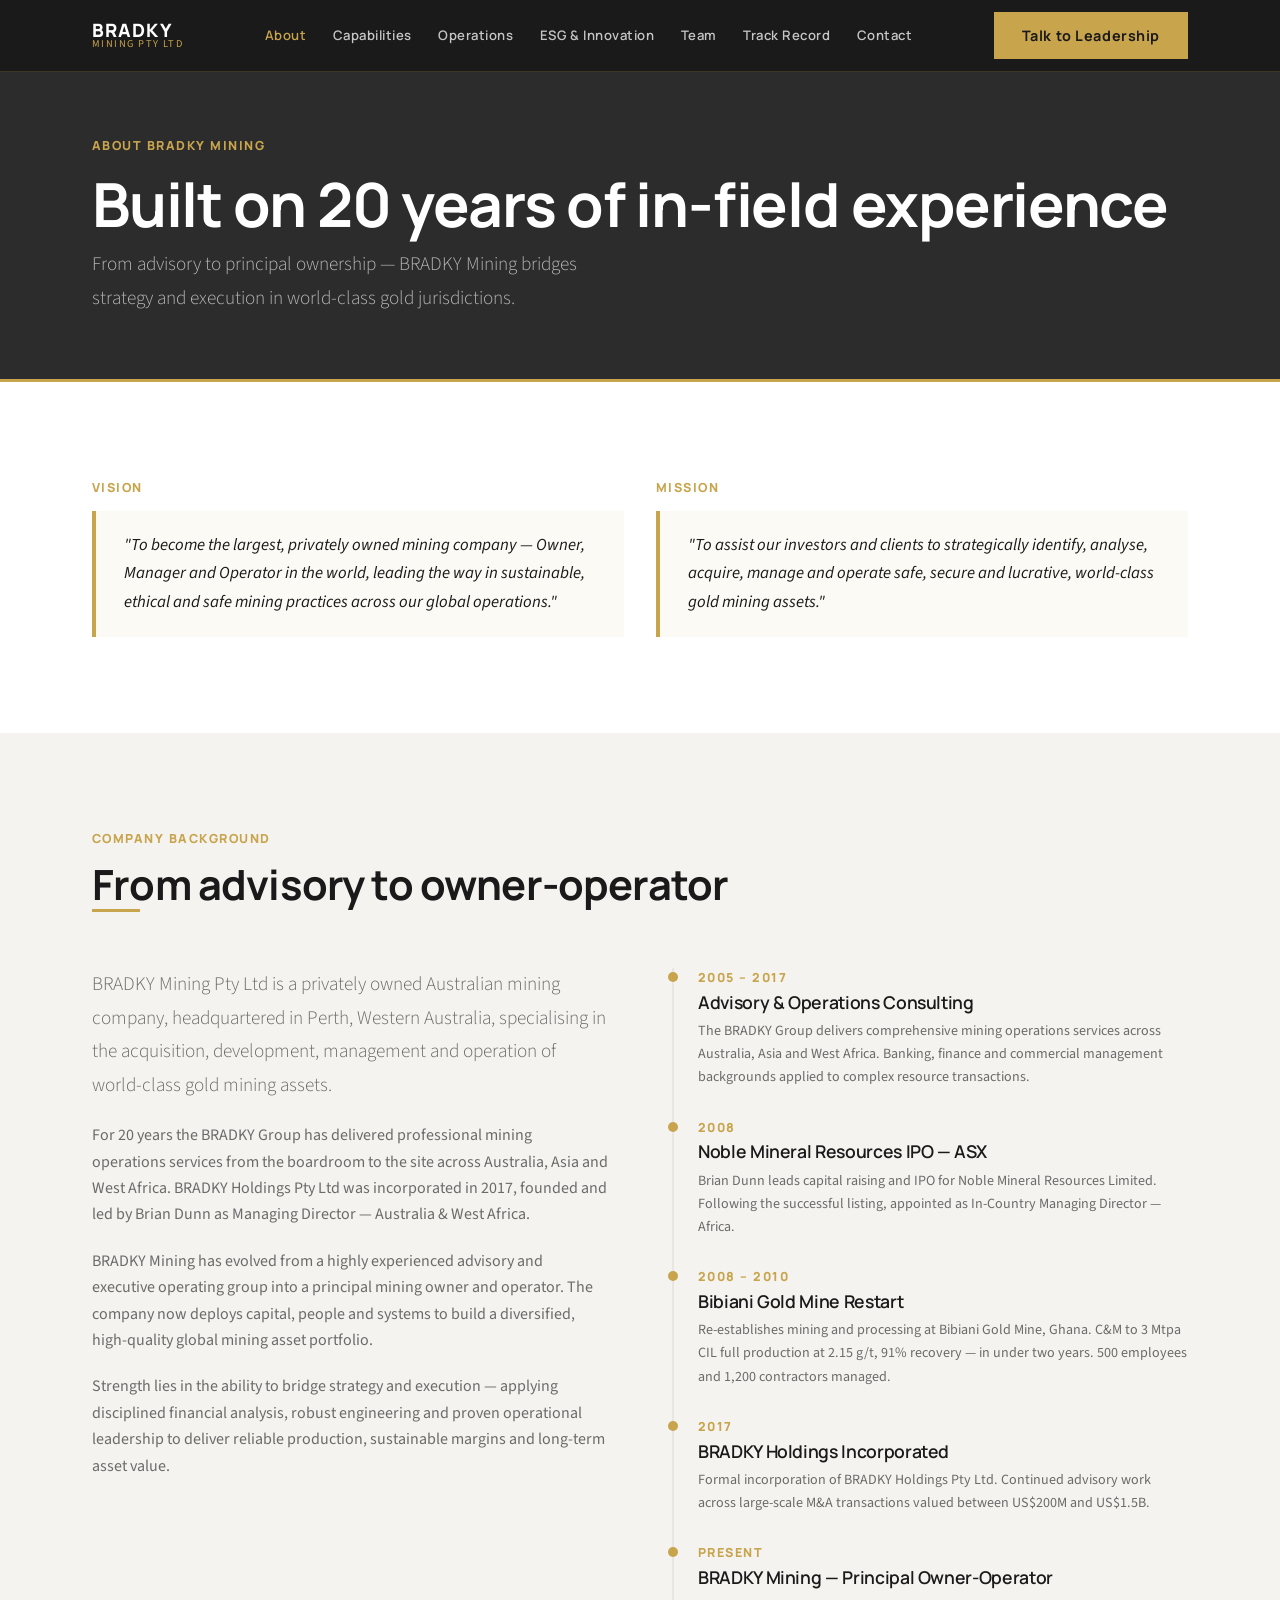
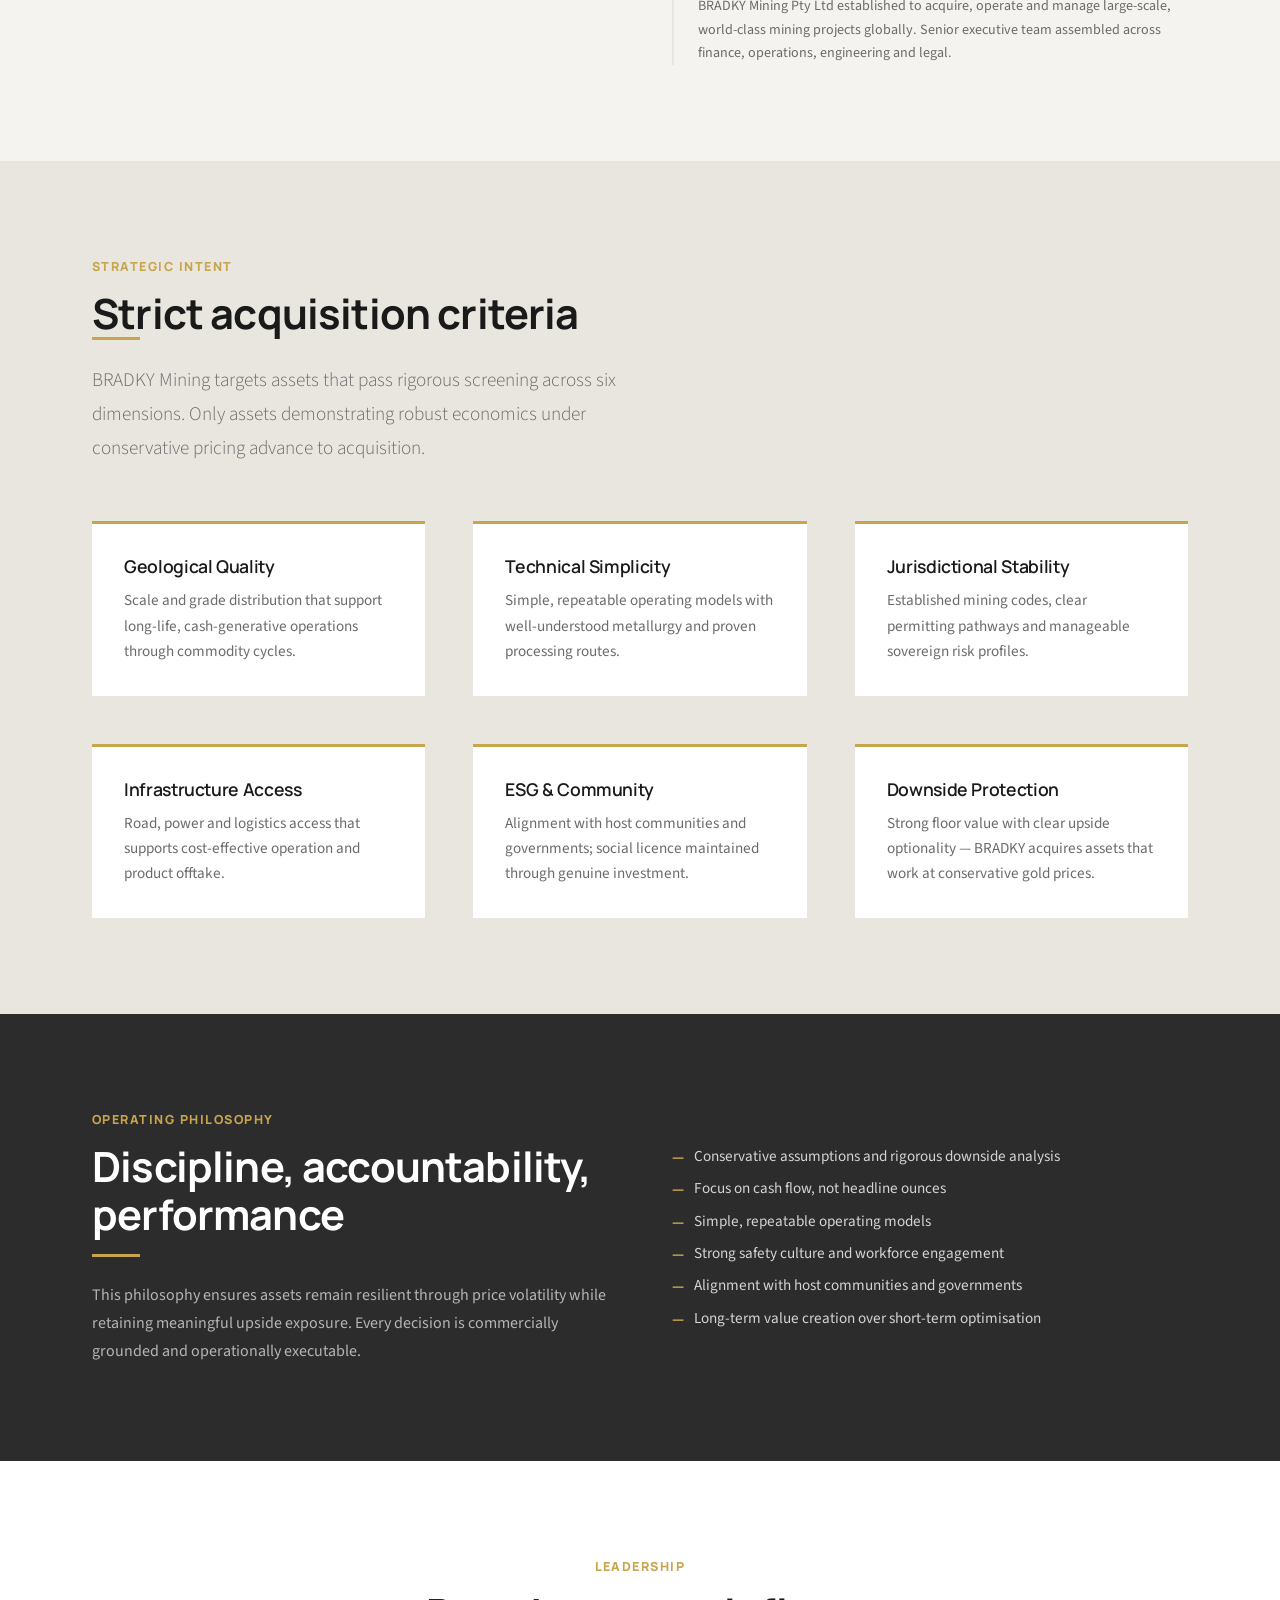
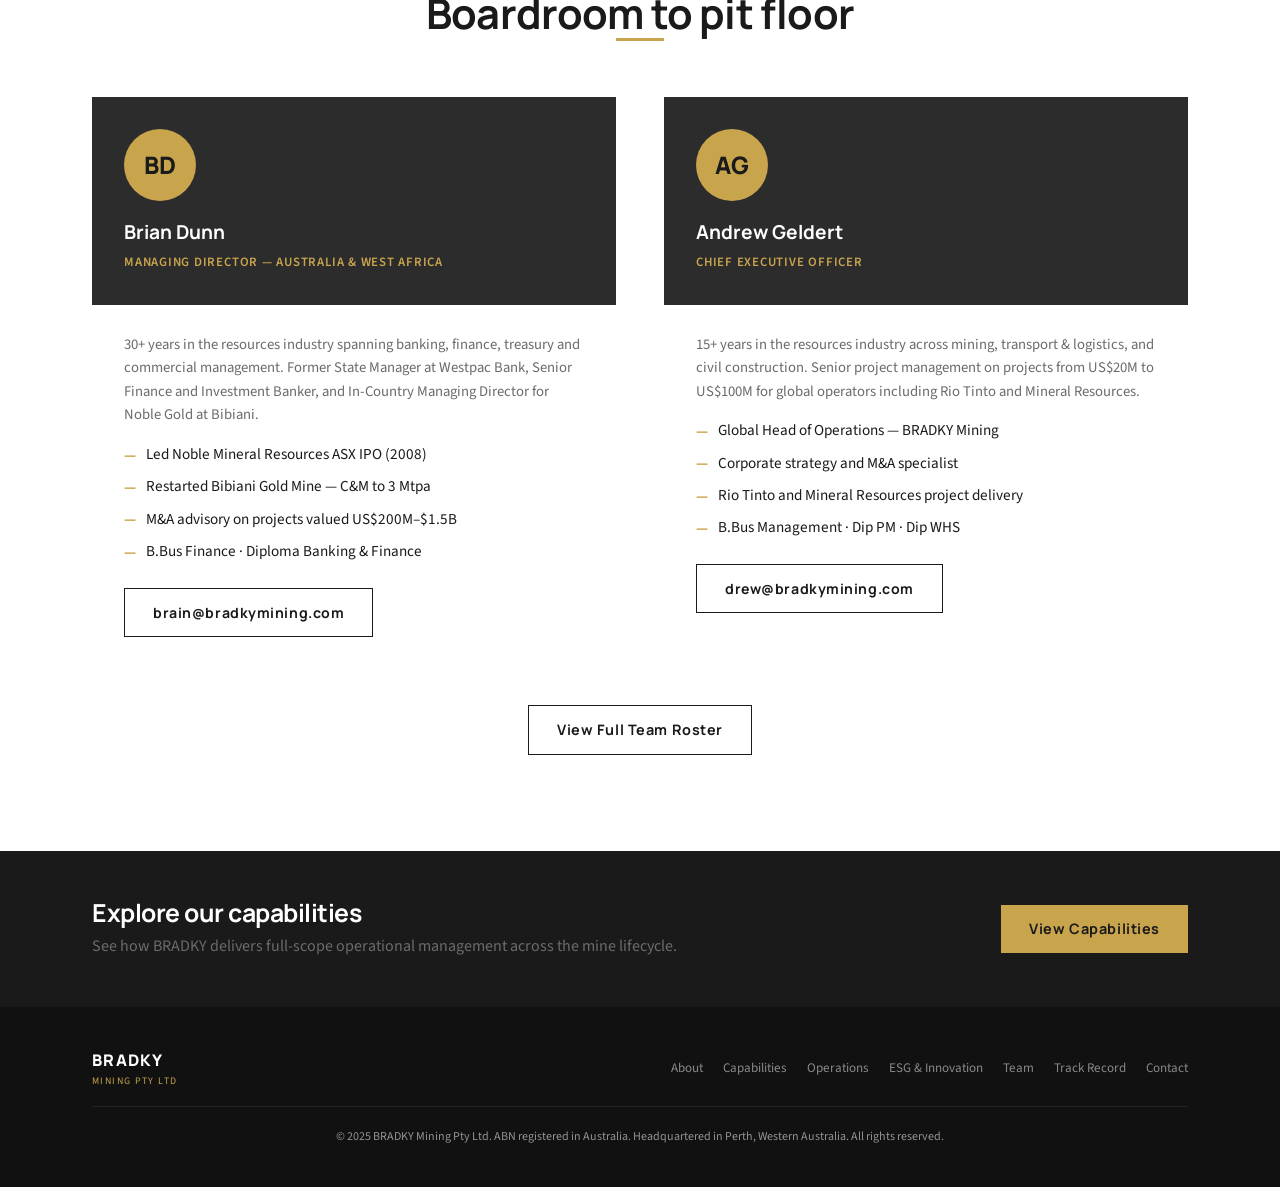
==== about.html @ a82b8973 "Initial build: BRADKY Mining static website 8-page HTML/CSS site with full design system, contact fo" ====
<!DOCTYPE html>
<html lang="en">
<head>
  <meta charset="UTF-8">
  <meta name="viewport" content="width=device-width, initial-scale=1.0">
  <title>About — BRADKY Mining Pty Ltd</title>
  <meta name="description" content="BRADKY Mining background, vision, mission, company history and the leadership behind Australia's emerging owner-operator gold mining platform.">
  <link rel="stylesheet" href="css/style.css">
</head>
<body>

<nav class="nav">
  <div class="nav__inner">
    <a href="index.html" class="nav__logo">
      <span class="nav__logo-name">BRADKY</span>
      <span class="nav__logo-sub">Mining Pty Ltd</span>
    </a>
    <ul class="nav__links" id="navLinks">
      <li><a href="about.html" class="active">About</a></li>
      <li><a href="capabilities.html">Capabilities</a></li>
      <li><a href="operations.html">Operations</a></li>
      <li><a href="esg.html">ESG &amp; Innovation</a></li>
      <li><a href="team.html">Team</a></li>
      <li><a href="track-record.html">Track Record</a></li>
      <li><a href="contact.html">Contact</a></li>
    </ul>
    <div class="nav__cta">
      <a href="contact.html" class="btn btn--gold">Talk to Leadership</a>
    </div>
    <button class="nav__hamburger" id="hamburger" aria-label="Open menu">
      <span></span><span></span><span></span>
    </button>
  </div>
</nav>

<!-- ── Page Hero ───────────────────────────────────────────── -->
<div class="page-hero">
  <div class="container">
    <span class="eyebrow">About BRADKY Mining</span>
    <h1>Built on 20 years of in-field experience</h1>
    <p class="lead">From advisory to principal ownership — BRADKY Mining bridges strategy and execution in world-class gold jurisdictions.</p>
  </div>
</div>

<!-- ── Vision & Mission ─────────────────────────────────────── -->
<section class="section section--white">
  <div class="container">
    <div class="grid-2" style="gap:2rem">
      <div>
        <span class="eyebrow">Vision</span>
        <div class="quote-block">
          <p>"To become the largest, privately owned mining company — Owner, Manager and Operator in the world, leading the way in sustainable, ethical and safe mining practices across our global operations."</p>
        </div>
      </div>
      <div>
        <span class="eyebrow">Mission</span>
        <div class="quote-block">
          <p>"To assist our investors and clients to strategically identify, analyse, acquire, manage and operate safe, secure and lucrative, world-class gold mining assets."</p>
        </div>
      </div>
    </div>
  </div>
</section>

<!-- ── Company Background ───────────────────────────────────── -->
<section class="section">
  <div class="container">
    <div class="section-header">
      <span class="eyebrow">Company Background</span>
      <h2>From advisory to owner-operator</h2>
      <div class="gold-line"></div>
    </div>

    <div class="grid-2" style="align-items:start; gap:clamp(2rem,6vw,4rem)">
      <div>
        <p class="lead">BRADKY Mining Pty Ltd is a privately owned Australian mining company, headquartered in Perth, Western Australia, specialising in the acquisition, development, management and operation of world-class gold mining assets.</p>

        <p style="margin-top:1.25rem; color:var(--slate)">For 20 years the BRADKY Group has delivered professional mining operations services from the boardroom to the site across Australia, Asia and West Africa. BRADKY Holdings Pty Ltd was incorporated in 2017, founded and led by Brian Dunn as Managing Director — Australia &amp; West Africa.</p>

        <p style="margin-top:1.25rem; color:var(--slate)">BRADKY Mining has evolved from a highly experienced advisory and executive operating group into a principal mining owner and operator. The company now deploys capital, people and systems to build a diversified, high-quality global mining asset portfolio.</p>

        <p style="margin-top:1.25rem; color:var(--slate)">Strength lies in the ability to bridge strategy and execution — applying disciplined financial analysis, robust engineering and proven operational leadership to deliver reliable production, sustainable margins and long-term asset value.</p>
      </div>

      <div>
        <!-- Timeline -->
        <div style="border-left:2px solid var(--stone); padding-left:1.5rem; display:flex; flex-direction:column; gap:1.75rem">

          <div style="position:relative">
            <div style="position:absolute; left:-1.85rem; top:0.25rem; width:10px; height:10px; background:var(--gold); border-radius:50%"></div>
            <span class="eyebrow" style="margin-bottom:0.2rem">2005 – 2017</span>
            <h4>Advisory &amp; Operations Consulting</h4>
            <p class="text-small text-slate mt-1">The BRADKY Group delivers comprehensive mining operations services across Australia, Asia and West Africa. Banking, finance and commercial management backgrounds applied to complex resource transactions.</p>
          </div>

          <div style="position:relative">
            <div style="position:absolute; left:-1.85rem; top:0.25rem; width:10px; height:10px; background:var(--gold); border-radius:50%"></div>
            <span class="eyebrow" style="margin-bottom:0.2rem">2008</span>
            <h4>Noble Mineral Resources IPO — ASX</h4>
            <p class="text-small text-slate mt-1">Brian Dunn leads capital raising and IPO for Noble Mineral Resources Limited. Following the successful listing, appointed as In-Country Managing Director — Africa.</p>
          </div>

          <div style="position:relative">
            <div style="position:absolute; left:-1.85rem; top:0.25rem; width:10px; height:10px; background:var(--gold); border-radius:50%"></div>
            <span class="eyebrow" style="margin-bottom:0.2rem">2008 – 2010</span>
            <h4>Bibiani Gold Mine Restart</h4>
            <p class="text-small text-slate mt-1">Re-establishes mining and processing at Bibiani Gold Mine, Ghana. C&amp;M to 3 Mtpa CIL full production at 2.15 g/t, 91% recovery — in under two years. 500 employees and 1,200 contractors managed.</p>
          </div>

          <div style="position:relative">
            <div style="position:absolute; left:-1.85rem; top:0.25rem; width:10px; height:10px; background:var(--gold); border-radius:50%"></div>
            <span class="eyebrow" style="margin-bottom:0.2rem">2017</span>
            <h4>BRADKY Holdings Incorporated</h4>
            <p class="text-small text-slate mt-1">Formal incorporation of BRADKY Holdings Pty Ltd. Continued advisory work across large-scale M&amp;A transactions valued between US$200M and US$1.5B.</p>
          </div>

          <div style="position:relative">
            <div style="position:absolute; left:-1.85rem; top:0.25rem; width:10px; height:10px; background:var(--gold); border-radius:50%"></div>
            <span class="eyebrow" style="margin-bottom:0.2rem">Present</span>
            <h4>BRADKY Mining — Principal Owner-Operator</h4>
            <p class="text-small text-slate mt-1">BRADKY Mining Pty Ltd established to acquire, operate and manage large-scale, world-class mining projects globally. Senior executive team assembled across finance, operations, engineering and legal.</p>
          </div>
        </div>
      </div>
    </div>
  </div>
</section>

<!-- ── Strategic Intent ─────────────────────────────────────── -->
<section class="section section--stone">
  <div class="container">
    <div class="section-header">
      <span class="eyebrow">Strategic Intent</span>
      <h2>Strict acquisition criteria</h2>
      <div class="gold-line"></div>
      <p class="lead">BRADKY Mining targets assets that pass rigorous screening across six dimensions. Only assets demonstrating robust economics under conservative pricing advance to acquisition.</p>
    </div>

    <div class="grid-3">
      <div class="card">
        <h4>Geological Quality</h4>
        <p>Scale and grade distribution that support long-life, cash-generative operations through commodity cycles.</p>
      </div>
      <div class="card">
        <h4>Technical Simplicity</h4>
        <p>Simple, repeatable operating models with well-understood metallurgy and proven processing routes.</p>
      </div>
      <div class="card">
        <h4>Jurisdictional Stability</h4>
        <p>Established mining codes, clear permitting pathways and manageable sovereign risk profiles.</p>
      </div>
      <div class="card">
        <h4>Infrastructure Access</h4>
        <p>Road, power and logistics access that supports cost-effective operation and product offtake.</p>
      </div>
      <div class="card">
        <h4>ESG &amp; Community</h4>
        <p>Alignment with host communities and governments; social licence maintained through genuine investment.</p>
      </div>
      <div class="card">
        <h4>Downside Protection</h4>
        <p>Strong floor value with clear upside optionality — BRADKY acquires assets that work at conservative gold prices.</p>
      </div>
    </div>
  </div>
</section>

<!-- ── Operating Philosophy ─────────────────────────────────── -->
<section class="section section--dark">
  <div class="container">
    <div class="grid-2" style="align-items:center; gap:clamp(2rem,6vw,4rem)">
      <div>
        <span class="eyebrow">Operating Philosophy</span>
        <h2 class="text-white">Discipline, accountability, performance</h2>
        <div class="gold-line mt-2"></div>
        <p style="color:rgba(255,255,255,0.65); margin-top:1rem; line-height:1.75">This philosophy ensures assets remain resilient through price volatility while retaining meaningful upside exposure. Every decision is commercially grounded and operationally executable.</p>
      </div>

      <ul class="check-list check-list--dark">
        <li>Conservative assumptions and rigorous downside analysis</li>
        <li>Focus on cash flow, not headline ounces</li>
        <li>Simple, repeatable operating models</li>
        <li>Strong safety culture and workforce engagement</li>
        <li>Alignment with host communities and governments</li>
        <li>Long-term value creation over short-term optimisation</li>
      </ul>
    </div>
  </div>
</section>

<!-- ── Leadership Preview ───────────────────────────────────── -->
<section class="section section--white">
  <div class="container">
    <div class="section-header centered">
      <span class="eyebrow">Leadership</span>
      <h2>Boardroom to pit floor</h2>
      <div class="gold-line gold-line--center"></div>
    </div>

    <div class="grid-2">
      <div class="bio-card">
        <div class="bio-card__head">
          <div class="bio-card__avatar">BD</div>
          <div class="bio-card__name">Brian Dunn</div>
          <div class="bio-card__role">Managing Director — Australia &amp; West Africa</div>
        </div>
        <div class="bio-card__body">
          <p>30+ years in the resources industry spanning banking, finance, treasury and commercial management. Former State Manager at Westpac Bank, Senior Finance and Investment Banker, and In-Country Managing Director for Noble Gold at Bibiani.</p>
          <ul class="check-list">
            <li>Led Noble Mineral Resources ASX IPO (2008)</li>
            <li>Restarted Bibiani Gold Mine — C&amp;M to 3 Mtpa</li>
            <li>M&amp;A advisory on projects valued US$200M–$1.5B</li>
            <li>B.Bus Finance · Diploma Banking &amp; Finance</li>
          </ul>
          <div class="mt-3">
            <a href="mailto:brain@bradkymining.com" class="btn btn--outline-dark text-small">brain@bradkymining.com</a>
          </div>
        </div>
      </div>

      <div class="bio-card">
        <div class="bio-card__head">
          <div class="bio-card__avatar">AG</div>
          <div class="bio-card__name">Andrew Geldert</div>
          <div class="bio-card__role">Chief Executive Officer</div>
        </div>
        <div class="bio-card__body">
          <p>15+ years in the resources industry across mining, transport &amp; logistics, and civil construction. Senior project management on projects from US$20M to US$100M for global operators including Rio Tinto and Mineral Resources.</p>
          <ul class="check-list">
            <li>Global Head of Operations — BRADKY Mining</li>
            <li>Corporate strategy and M&amp;A specialist</li>
            <li>Rio Tinto and Mineral Resources project delivery</li>
            <li>B.Bus Management · Dip PM · Dip WHS</li>
          </ul>
          <div class="mt-3">
            <a href="mailto:drew@bradkymining.com" class="btn btn--outline-dark text-small">drew@bradkymining.com</a>
          </div>
        </div>
      </div>
    </div>

    <div class="text-center mt-4" style="margin-top:2.5rem">
      <a href="team.html" class="btn btn--outline-dark">View Full Team Roster</a>
    </div>
  </div>
</section>

<!-- ── CTA ─────────────────────────────────────────────────── -->
<section class="section section--charcoal" style="padding-block:3rem">
  <div class="container" style="display:flex; flex-wrap:wrap; align-items:center; justify-content:space-between; gap:1.5rem">
    <div>
      <h3 class="text-white" style="margin-bottom:0.35rem">Explore our capabilities</h3>
      <p class="text-slate">See how BRADKY delivers full-scope operational management across the mine lifecycle.</p>
    </div>
    <a href="capabilities.html" class="btn btn--gold">View Capabilities</a>
  </div>
</section>

<footer class="footer">
  <div class="container">
    <div class="footer__inner">
      <div>
        <div class="footer__logo-name">BRADKY</div>
        <div class="footer__logo-sub">Mining Pty Ltd</div>
      </div>
      <nav class="footer__links">
        <a href="about.html">About</a>
        <a href="capabilities.html">Capabilities</a>
        <a href="operations.html">Operations</a>
        <a href="esg.html">ESG &amp; Innovation</a>
        <a href="team.html">Team</a>
        <a href="track-record.html">Track Record</a>
        <a href="contact.html">Contact</a>
      </nav>
    </div>
    <div class="footer__copy">
      &copy; 2025 BRADKY Mining Pty Ltd. ABN registered in Australia. Headquartered in Perth, Western Australia. All rights reserved.
    </div>
  </div>
</footer>

<script>
  document.getElementById('hamburger').addEventListener('click', () => {
    document.getElementById('navLinks').classList.toggle('open');
  });
</script>
</body>
</html>
---- css/style.css ----
/* ============================================================
   BRADKY MINING — Global Stylesheet
   Colors: Charcoal #1A1A1A | Graphite #2C2C2C | Gold #C8A44D
           Off-white #F4F3EF | Stone #E8E6DF | Slate #6B6B6B
   Fonts: Manrope (headings) | Source Sans 3 (body)
============================================================ */

@import url('https://fonts.googleapis.com/css2?family=Manrope:wght@400;600;700;800&family=Source+Sans+3:ital,wght@0,300;0,400;0,600;1,400&display=swap');

/* ── Reset & Base ─────────────────────────────────────────── */

*, *::before, *::after { box-sizing: border-box; margin: 0; padding: 0; }

html { scroll-behavior: smooth; font-size: 16px; }

body {
  font-family: 'Source Sans 3', system-ui, sans-serif;
  font-weight: 400;
  color: #1A1A1A;
  background: #F4F3EF;
  line-height: 1.65;
  -webkit-font-smoothing: antialiased;
}

img { display: block; max-width: 100%; }
a { color: inherit; text-decoration: none; }
ul { list-style: none; }

/* ── CSS Custom Properties ───────────────────────────────── */

:root {
  --gold:      #C8A44D;
  --gold-dark: #A8853A;
  --charcoal:  #1A1A1A;
  --graphite:  #2C2C2C;
  --slate:     #6B6B6B;
  --stone:     #E8E6DF;
  --offwhite:  #F4F3EF;
  --white:     #FFFFFF;

  --nav-h: 72px;
  --max-w: 1160px;
  --gap:   clamp(1.5rem, 4vw, 3rem);
  --section-pad: clamp(3.5rem, 8vw, 6rem);
}

/* ── Typography ──────────────────────────────────────────── */

h1, h2, h3, h4, h5 {
  font-family: 'Manrope', sans-serif;
  font-weight: 700;
  line-height: 1.15;
  letter-spacing: -0.02em;
}

h1 { font-size: clamp(2.4rem, 5vw, 3.8rem); }
h2 { font-size: clamp(1.75rem, 3.5vw, 2.6rem); }
h3 { font-size: clamp(1.2rem, 2.5vw, 1.55rem); }
h4 { font-size: 1.1rem; font-weight: 600; }

.eyebrow {
  font-family: 'Manrope', sans-serif;
  font-size: 0.78rem;
  font-weight: 800;
  letter-spacing: 0.12em;
  text-transform: uppercase;
  color: var(--gold);
  margin-bottom: 0.75rem;
  display: block;
}

.lead {
  font-size: clamp(1.05rem, 2vw, 1.2rem);
  font-weight: 300;
  color: var(--slate);
  max-width: 60ch;
  line-height: 1.75;
}

/* ── Layout ──────────────────────────────────────────────── */

.container {
  width: 100%;
  max-width: var(--max-w);
  margin-inline: auto;
  padding-inline: clamp(1rem, 4vw, 2rem);
}

.section {
  padding-block: var(--section-pad);
}

.section--dark {
  background: var(--graphite);
  color: var(--white);
}

.section--charcoal {
  background: var(--charcoal);
  color: var(--white);
}

.section--stone {
  background: var(--stone);
}

.section--white {
  background: var(--white);
}

.grid-2 {
  display: grid;
  grid-template-columns: repeat(auto-fit, minmax(min(100%, 480px), 1fr));
  gap: var(--gap);
}

.grid-3 {
  display: grid;
  grid-template-columns: repeat(auto-fit, minmax(min(100%, 300px), 1fr));
  gap: var(--gap);
}

.grid-4 {
  display: grid;
  grid-template-columns: repeat(auto-fit, minmax(min(100%, 220px), 1fr));
  gap: var(--gap);
}

.flex-center {
  display: flex;
  align-items: center;
  justify-content: center;
}

.text-center { text-align: center; }

.section-header {
  margin-bottom: clamp(2rem, 5vw, 3.5rem);
}

.section-header.centered {
  text-align: center;
}

.section-header.centered .lead {
  margin-inline: auto;
}

/* ── Buttons ─────────────────────────────────────────────── */

.btn {
  display: inline-flex;
  align-items: center;
  gap: 0.5rem;
  padding: 0.75rem 1.75rem;
  font-family: 'Manrope', sans-serif;
  font-size: 0.9rem;
  font-weight: 700;
  letter-spacing: 0.04em;
  border: none;
  cursor: pointer;
  transition: all 0.2s ease;
  white-space: nowrap;
}

.btn--gold {
  background: var(--gold);
  color: var(--charcoal);
}

.btn--gold:hover {
  background: var(--gold-dark);
  transform: translateY(-1px);
}

.btn--outline {
  background: transparent;
  color: var(--white);
  border: 1.5px solid rgba(255,255,255,0.35);
}

.btn--outline:hover {
  border-color: var(--gold);
  color: var(--gold);
}

.btn--outline-dark {
  background: transparent;
  color: var(--charcoal);
  border: 1.5px solid var(--charcoal);
}

.btn--outline-dark:hover {
  background: var(--charcoal);
  color: var(--white);
}

/* ── Navigation ──────────────────────────────────────────── */

.nav {
  position: sticky;
  top: 0;
  z-index: 100;
  height: var(--nav-h);
  background: var(--charcoal);
  border-bottom: 1px solid rgba(200,164,77,0.2);
  display: flex;
  align-items: center;
}

.nav__inner {
  display: flex;
  align-items: center;
  justify-content: space-between;
  gap: 2rem;
  width: 100%;
  max-width: var(--max-w);
  margin-inline: auto;
  padding-inline: clamp(1rem, 4vw, 2rem);
}

.nav__logo {
  display: flex;
  flex-direction: column;
  line-height: 1;
}

.nav__logo-name {
  font-family: 'Manrope', sans-serif;
  font-size: 1.15rem;
  font-weight: 800;
  color: var(--white);
  letter-spacing: 0.06em;
  text-transform: uppercase;
}

.nav__logo-sub {
  font-size: 0.65rem;
  font-weight: 400;
  letter-spacing: 0.14em;
  text-transform: uppercase;
  color: var(--gold);
}

.nav__links {
  display: flex;
  align-items: center;
  gap: 0.25rem;
}

.nav__links a {
  font-family: 'Manrope', sans-serif;
  font-size: 0.82rem;
  font-weight: 600;
  letter-spacing: 0.04em;
  color: rgba(255,255,255,0.75);
  padding: 0.4rem 0.7rem;
  transition: color 0.15s;
}

.nav__links a:hover,
.nav__links a.active {
  color: var(--gold);
}

.nav__cta {
  flex-shrink: 0;
}

.nav__hamburger {
  display: none;
  flex-direction: column;
  gap: 5px;
  cursor: pointer;
  background: none;
  border: none;
  padding: 4px;
}

.nav__hamburger span {
  display: block;
  width: 24px;
  height: 2px;
  background: var(--white);
  transition: all 0.2s;
}

/* ── Hero ────────────────────────────────────────────────── */

.hero {
  background: var(--charcoal);
  color: var(--white);
  padding-block: clamp(4rem, 10vw, 7rem);
  position: relative;
  overflow: hidden;
}

.hero::before {
  content: '';
  position: absolute;
  inset: 0;
  background:
    linear-gradient(135deg, rgba(200,164,77,0.06) 0%, transparent 60%),
    repeating-linear-gradient(
      -45deg,
      transparent,
      transparent 40px,
      rgba(255,255,255,0.012) 40px,
      rgba(255,255,255,0.012) 41px
    );
  pointer-events: none;
}

.hero__inner {
  position: relative;
  max-width: 760px;
}

.hero h1 {
  margin-bottom: 1.25rem;
  color: var(--white);
}

.hero h1 span {
  color: var(--gold);
}

.hero .lead {
  color: rgba(255,255,255,0.7);
  margin-bottom: 2rem;
}

.hero__actions {
  display: flex;
  flex-wrap: wrap;
  gap: 1rem;
}

/* ── Stats Band ──────────────────────────────────────────── */

.stats-band {
  background: var(--gold);
  padding-block: 2rem;
}

.stats-band__grid {
  display: grid;
  grid-template-columns: repeat(auto-fit, minmax(150px, 1fr));
  gap: 1rem;
  text-align: center;
}

.stat-item__value {
  font-family: 'Manrope', sans-serif;
  font-size: clamp(1.8rem, 4vw, 2.6rem);
  font-weight: 800;
  color: var(--charcoal);
  line-height: 1;
}

.stat-item__label {
  font-size: 0.8rem;
  font-weight: 600;
  color: rgba(26,26,26,0.7);
  text-transform: uppercase;
  letter-spacing: 0.06em;
  margin-top: 0.35rem;
}

/* ── Cards ───────────────────────────────────────────────── */

.card {
  background: var(--white);
  padding: 2rem;
  border-top: 3px solid var(--gold);
}

.card--dark {
  background: rgba(255,255,255,0.06);
  border-top-color: var(--gold);
  color: var(--white);
}

.card h3, .card h4 {
  margin-bottom: 0.75rem;
}

.card p {
  font-size: 0.95rem;
  color: var(--slate);
  line-height: 1.65;
}

.card--dark p {
  color: rgba(255,255,255,0.65);
}

/* Pillar cards on home */
.pillar-card {
  padding: 2.25rem 2rem;
  background: var(--white);
  border-left: 4px solid var(--gold);
}

.pillar-card__icon {
  width: 44px;
  height: 44px;
  background: var(--gold);
  display: flex;
  align-items: center;
  justify-content: center;
  margin-bottom: 1.25rem;
  font-size: 1.35rem;
}

/* ── Check Lists ─────────────────────────────────────────── */

.check-list {
  display: flex;
  flex-direction: column;
  gap: 0.55rem;
}

.check-list li {
  display: flex;
  gap: 0.65rem;
  font-size: 0.95rem;
  line-height: 1.5;
}

.check-list li::before {
  content: '—';
  color: var(--gold);
  flex-shrink: 0;
  font-weight: 700;
  margin-top: 0.05em;
}

.check-list--dark li {
  color: rgba(255,255,255,0.8);
}

/* ── Footprint band ──────────────────────────────────────── */

.footprint {
  display: grid;
  grid-template-columns: repeat(auto-fit, minmax(250px, 1fr));
  gap: 0;
}

.footprint__item {
  padding: 2.5rem 2rem;
  position: relative;
}

.footprint__item:first-child { background: var(--graphite); }
.footprint__item:last-child  { background: var(--charcoal); }

.footprint__flag {
  font-size: 2rem;
  margin-bottom: 0.75rem;
}

.footprint__item h3 {
  color: var(--gold);
  margin-bottom: 0.5rem;
}

.footprint__item p {
  color: rgba(255,255,255,0.65);
  font-size: 0.9rem;
}

/* ── Process timeline ────────────────────────────────────── */

.process-steps {
  display: grid;
  grid-template-columns: repeat(auto-fit, minmax(200px, 1fr));
  gap: 0;
  position: relative;
}

.process-step {
  padding: 2rem 1.5rem;
  background: var(--white);
  border-top: 4px solid transparent;
  position: relative;
}

.process-step:nth-child(1) { border-color: #C8A44D; }
.process-step:nth-child(2) { border-color: #B8943D; }
.process-step:nth-child(3) { border-color: #A8842D; }
.process-step:nth-child(4) { border-color: #98741D; }

.process-step__num {
  font-family: 'Manrope', sans-serif;
  font-size: 2.5rem;
  font-weight: 800;
  color: var(--stone);
  line-height: 1;
  margin-bottom: 0.5rem;
}

.process-step h4 {
  margin-bottom: 0.5rem;
  color: var(--charcoal);
}

.process-step p {
  font-size: 0.88rem;
  color: var(--slate);
}

/* ── Bio Cards ───────────────────────────────────────────── */

.bio-card {
  background: var(--white);
  overflow: hidden;
}

.bio-card__head {
  background: var(--graphite);
  padding: 2rem;
  position: relative;
}

.bio-card__avatar {
  width: 72px;
  height: 72px;
  border-radius: 50%;
  background: var(--gold);
  display: flex;
  align-items: center;
  justify-content: center;
  font-family: 'Manrope', sans-serif;
  font-size: 1.5rem;
  font-weight: 800;
  color: var(--charcoal);
  margin-bottom: 1rem;
}

.bio-card__name {
  font-family: 'Manrope', sans-serif;
  font-size: 1.2rem;
  font-weight: 700;
  color: var(--white);
  margin-bottom: 0.2rem;
}

.bio-card__role {
  font-size: 0.8rem;
  color: var(--gold);
  font-weight: 600;
  letter-spacing: 0.06em;
  text-transform: uppercase;
}

.bio-card__body {
  padding: 1.75rem 2rem;
}

.bio-card__body p {
  font-size: 0.92rem;
  color: var(--slate);
  margin-bottom: 1rem;
  line-height: 1.6;
}

/* ── Team roster table-style ─────────────────────────────── */

.team-grid {
  display: grid;
  grid-template-columns: repeat(auto-fill, minmax(min(100%, 280px), 1fr));
  gap: 1px;
  background: var(--stone);
}

.team-member {
  background: var(--white);
  padding: 1.5rem;
}

.team-member__initials {
  width: 48px;
  height: 48px;
  background: var(--charcoal);
  color: var(--gold);
  font-family: 'Manrope', sans-serif;
  font-weight: 800;
  font-size: 0.95rem;
  display: flex;
  align-items: center;
  justify-content: center;
  margin-bottom: 0.85rem;
  letter-spacing: 0.04em;
}

.team-member__name {
  font-family: 'Manrope', sans-serif;
  font-size: 1rem;
  font-weight: 700;
  color: var(--charcoal);
}

.team-member__discipline {
  font-size: 0.78rem;
  font-weight: 600;
  color: var(--gold);
  letter-spacing: 0.08em;
  text-transform: uppercase;
  margin-bottom: 0.6rem;
}

.team-member__region {
  display: inline-block;
  font-size: 0.72rem;
  padding: 0.2rem 0.55rem;
  background: var(--stone);
  color: var(--slate);
  letter-spacing: 0.04em;
  margin-bottom: 0.75rem;
}

.team-member__bio {
  font-size: 0.88rem;
  color: var(--slate);
  line-height: 1.55;
}

/* ── Metric/Proof tiles ──────────────────────────────────── */

.metric-tile {
  padding: 2rem;
  background: rgba(200,164,77,0.08);
  border: 1px solid rgba(200,164,77,0.25);
  text-align: center;
}

.metric-tile__value {
  font-family: 'Manrope', sans-serif;
  font-size: 2.2rem;
  font-weight: 800;
  color: var(--gold);
  line-height: 1;
  margin-bottom: 0.4rem;
}

.metric-tile__label {
  font-size: 0.85rem;
  color: rgba(255,255,255,0.65);
}

/* ── W2E Diagram ─────────────────────────────────────────── */

.w2e-flow {
  display: flex;
  flex-wrap: wrap;
  align-items: center;
  gap: 0;
}

.w2e-step {
  flex: 1;
  min-width: 160px;
  padding: 1.5rem 1.25rem;
  background: rgba(255,255,255,0.05);
  text-align: center;
  position: relative;
}

.w2e-step + .w2e-step::before {
  content: '→';
  position: absolute;
  left: -0.75rem;
  top: 50%;
  transform: translateY(-50%);
  color: var(--gold);
  font-size: 1.1rem;
  font-weight: 700;
}

.w2e-step__icon {
  font-size: 2rem;
  margin-bottom: 0.5rem;
  display: block;
}

.w2e-step h4 {
  color: var(--gold);
  font-size: 0.85rem;
  letter-spacing: 0.06em;
  text-transform: uppercase;
  margin-bottom: 0.35rem;
}

.w2e-step p {
  font-size: 0.82rem;
  color: rgba(255,255,255,0.55);
}

/* ── Contact ─────────────────────────────────────────────── */

.contact-form {
  display: flex;
  flex-direction: column;
  gap: 1rem;
}

.form-group {
  display: flex;
  flex-direction: column;
  gap: 0.35rem;
}

.form-group label {
  font-family: 'Manrope', sans-serif;
  font-size: 0.8rem;
  font-weight: 700;
  letter-spacing: 0.06em;
  text-transform: uppercase;
  color: var(--slate);
}

.form-group input,
.form-group select,
.form-group textarea {
  padding: 0.75rem 1rem;
  font-family: 'Source Sans 3', sans-serif;
  font-size: 0.95rem;
  border: 1.5px solid var(--stone);
  background: var(--white);
  color: var(--charcoal);
  transition: border-color 0.15s;
  outline: none;
  width: 100%;
}

.form-group input:focus,
.form-group select:focus,
.form-group textarea:focus {
  border-color: var(--gold);
}

.form-group textarea { resize: vertical; min-height: 120px; }

.contact-detail {
  display: flex;
  gap: 1rem;
  align-items: flex-start;
  padding: 1.25rem 0;
  border-bottom: 1px solid var(--stone);
}

.contact-detail__icon {
  width: 40px;
  height: 40px;
  background: var(--gold);
  display: flex;
  align-items: center;
  justify-content: center;
  font-size: 1rem;
  flex-shrink: 0;
}

.contact-detail__label {
  font-size: 0.78rem;
  font-weight: 700;
  letter-spacing: 0.08em;
  text-transform: uppercase;
  color: var(--slate);
  margin-bottom: 0.2rem;
}

.contact-detail__value {
  font-size: 0.95rem;
  color: var(--charcoal);
  font-weight: 600;
}

.contact-detail__value a {
  color: var(--charcoal);
}

.contact-detail__value a:hover {
  color: var(--gold-dark);
}

/* ── Quote block ─────────────────────────────────────────── */

.quote-block {
  border-left: 4px solid var(--gold);
  padding: 1.25rem 1.75rem;
  background: rgba(200,164,77,0.06);
}

.quote-block p {
  font-style: italic;
  font-size: 1.05rem;
  color: var(--charcoal);
  line-height: 1.7;
}

/* ── Accordion ───────────────────────────────────────────── */

.accordion-item {
  border-bottom: 1px solid var(--stone);
}

.accordion-btn {
  width: 100%;
  display: flex;
  justify-content: space-between;
  align-items: center;
  padding: 1.1rem 0;
  background: none;
  border: none;
  cursor: pointer;
  font-family: 'Manrope', sans-serif;
  font-size: 1rem;
  font-weight: 700;
  color: var(--charcoal);
  text-align: left;
  gap: 1rem;
}

.accordion-btn:hover { color: var(--gold-dark); }

.accordion-btn__icon {
  flex-shrink: 0;
  width: 28px;
  height: 28px;
  border: 1.5px solid currentColor;
  display: flex;
  align-items: center;
  justify-content: center;
  font-size: 1rem;
  transition: transform 0.2s;
}

.accordion-item.open .accordion-btn__icon { transform: rotate(45deg); }

.accordion-body {
  display: none;
  padding-bottom: 1.25rem;
}

.accordion-item.open .accordion-body { display: block; }

/* ── Page hero (inner pages) ─────────────────────────────── */

.page-hero {
  background: var(--graphite);
  padding-block: clamp(2.5rem, 6vw, 4rem);
  color: var(--white);
  border-bottom: 3px solid var(--gold);
}

.page-hero h1 { color: var(--white); margin-bottom: 0.6rem; }
.page-hero .lead { color: rgba(255,255,255,0.65); }

/* ── Dividers ────────────────────────────────────────────── */

.gold-line {
  width: 48px;
  height: 3px;
  background: var(--gold);
  margin-bottom: 1.5rem;
}

.gold-line--center { margin-inline: auto; margin-bottom: 1.5rem; }

/* ── Footer ──────────────────────────────────────────────── */

.footer {
  background: #111;
  color: rgba(255,255,255,0.55);
  padding-block: 2.5rem;
}

.footer__inner {
  display: flex;
  flex-wrap: wrap;
  justify-content: space-between;
  align-items: center;
  gap: 1.5rem;
}

.footer__logo-name {
  font-family: 'Manrope', sans-serif;
  font-size: 1rem;
  font-weight: 800;
  color: var(--white);
  letter-spacing: 0.08em;
  text-transform: uppercase;
}

.footer__logo-sub {
  font-size: 0.62rem;
  letter-spacing: 0.14em;
  text-transform: uppercase;
  color: var(--gold);
}

.footer__links {
  display: flex;
  flex-wrap: wrap;
  gap: 0.25rem 1.25rem;
}

.footer__links a {
  font-size: 0.82rem;
  color: rgba(255,255,255,0.5);
  transition: color 0.15s;
}

.footer__links a:hover { color: var(--gold); }

.footer__copy {
  width: 100%;
  font-size: 0.75rem;
  text-align: center;
  border-top: 1px solid rgba(255,255,255,0.08);
  margin-top: 1rem;
  padding-top: 1.25rem;
}

/* ── Utility ─────────────────────────────────────────────── */

.mt-1 { margin-top: 0.5rem; }
.mt-2 { margin-top: 1rem; }
.mt-3 { margin-top: 1.5rem; }
.mt-4 { margin-top: 2rem; }
.mb-1 { margin-bottom: 0.5rem; }
.mb-2 { margin-bottom: 1rem; }
.mb-3 { margin-bottom: 1.5rem; }

.text-gold   { color: var(--gold); }
.text-slate  { color: var(--slate); }
.text-white  { color: var(--white); }
.text-small  { font-size: 0.88rem; }

.bg-white    { background: var(--white); }
.bg-offwhite { background: var(--offwhite); }

.sr-only {
  position: absolute; width: 1px; height: 1px;
  padding: 0; margin: -1px; overflow: hidden;
  clip: rect(0,0,0,0); white-space: nowrap; border-width: 0;
}

/* ── Responsive ──────────────────────────────────────────── */

@media (max-width: 768px) {
  .nav__links { display: none; }
  .nav__links.open {
    display: flex;
    flex-direction: column;
    position: absolute;
    top: var(--nav-h);
    left: 0; right: 0;
    background: var(--charcoal);
    padding: 1rem;
    border-top: 1px solid rgba(200,164,77,0.2);
    border-bottom: 1px solid rgba(200,164,77,0.2);
  }
  .nav__hamburger { display: flex; }
  .nav__cta { display: none; }

  .w2e-step + .w2e-step::before { display: none; }

  .footprint { grid-template-columns: 1fr; }
}

@media (max-width: 480px) {
  .hero__actions { flex-direction: column; }
  .btn { width: 100%; justify-content: center; }
}
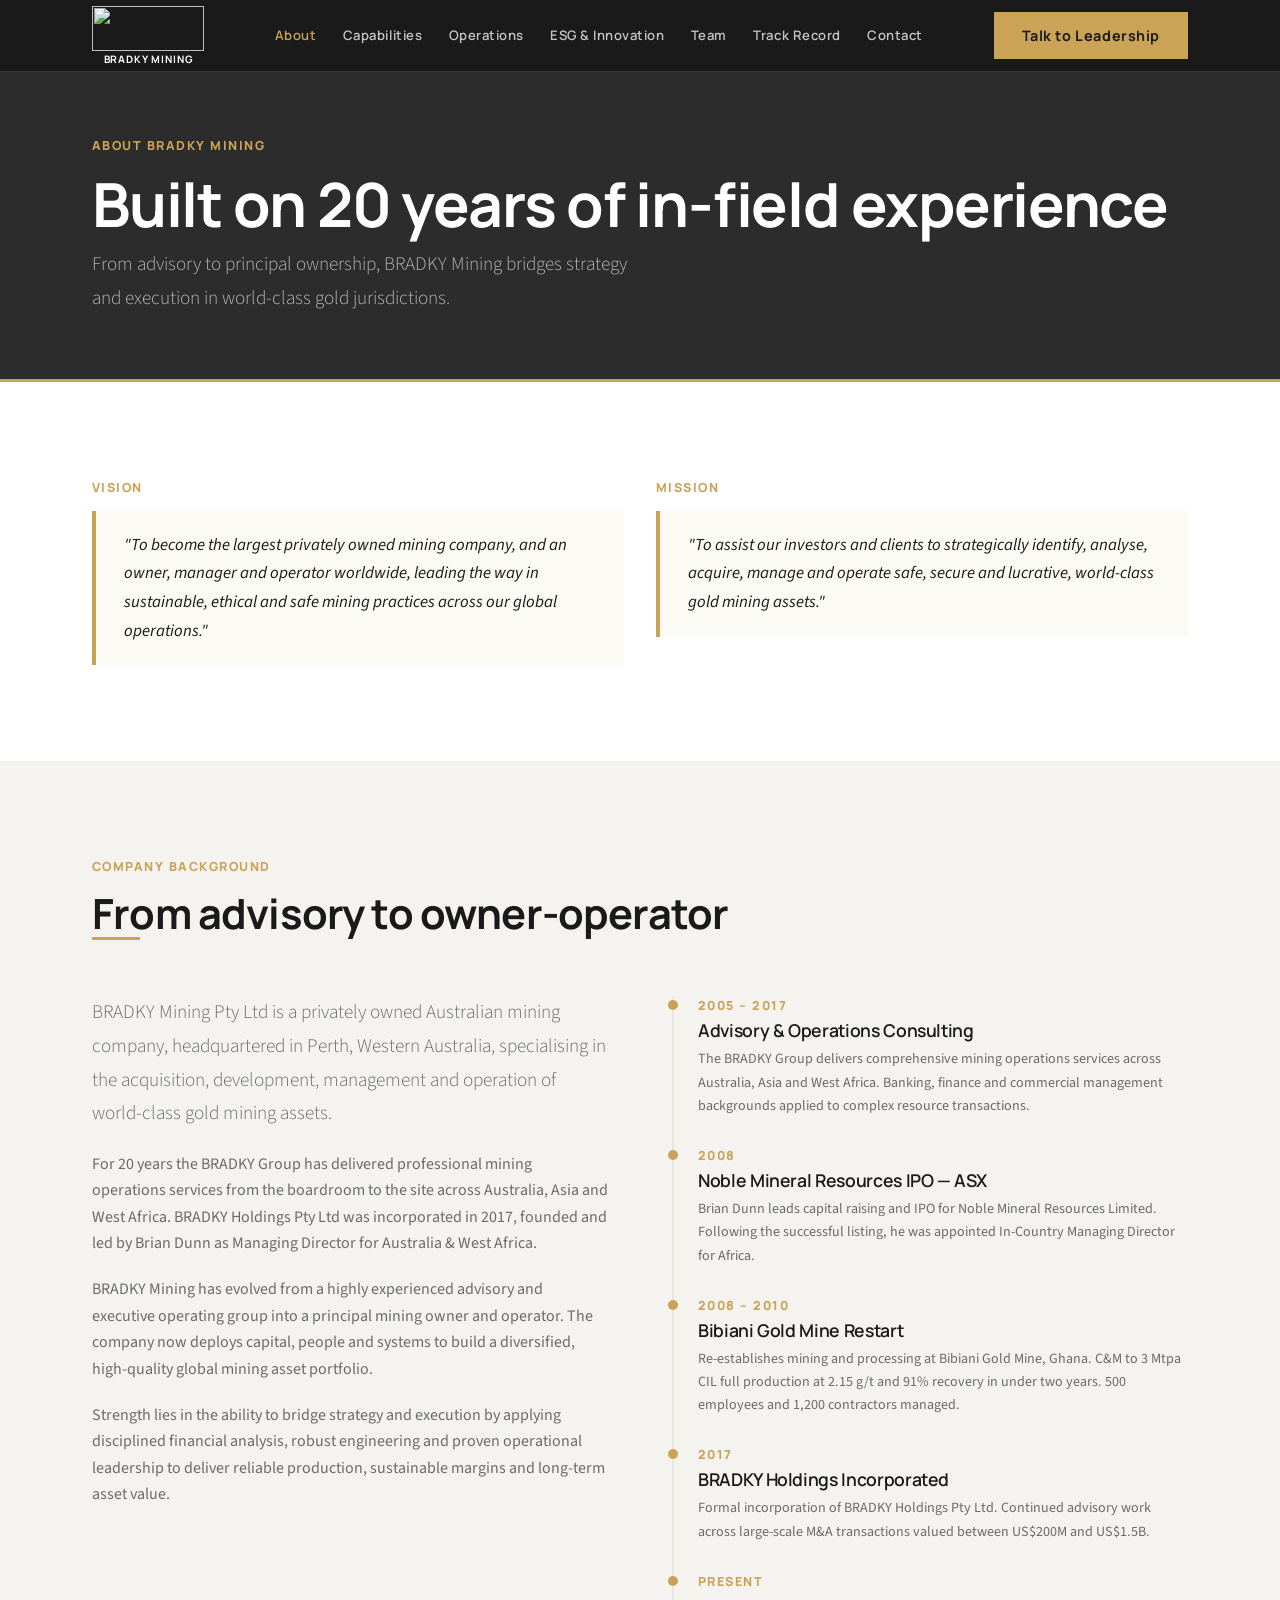
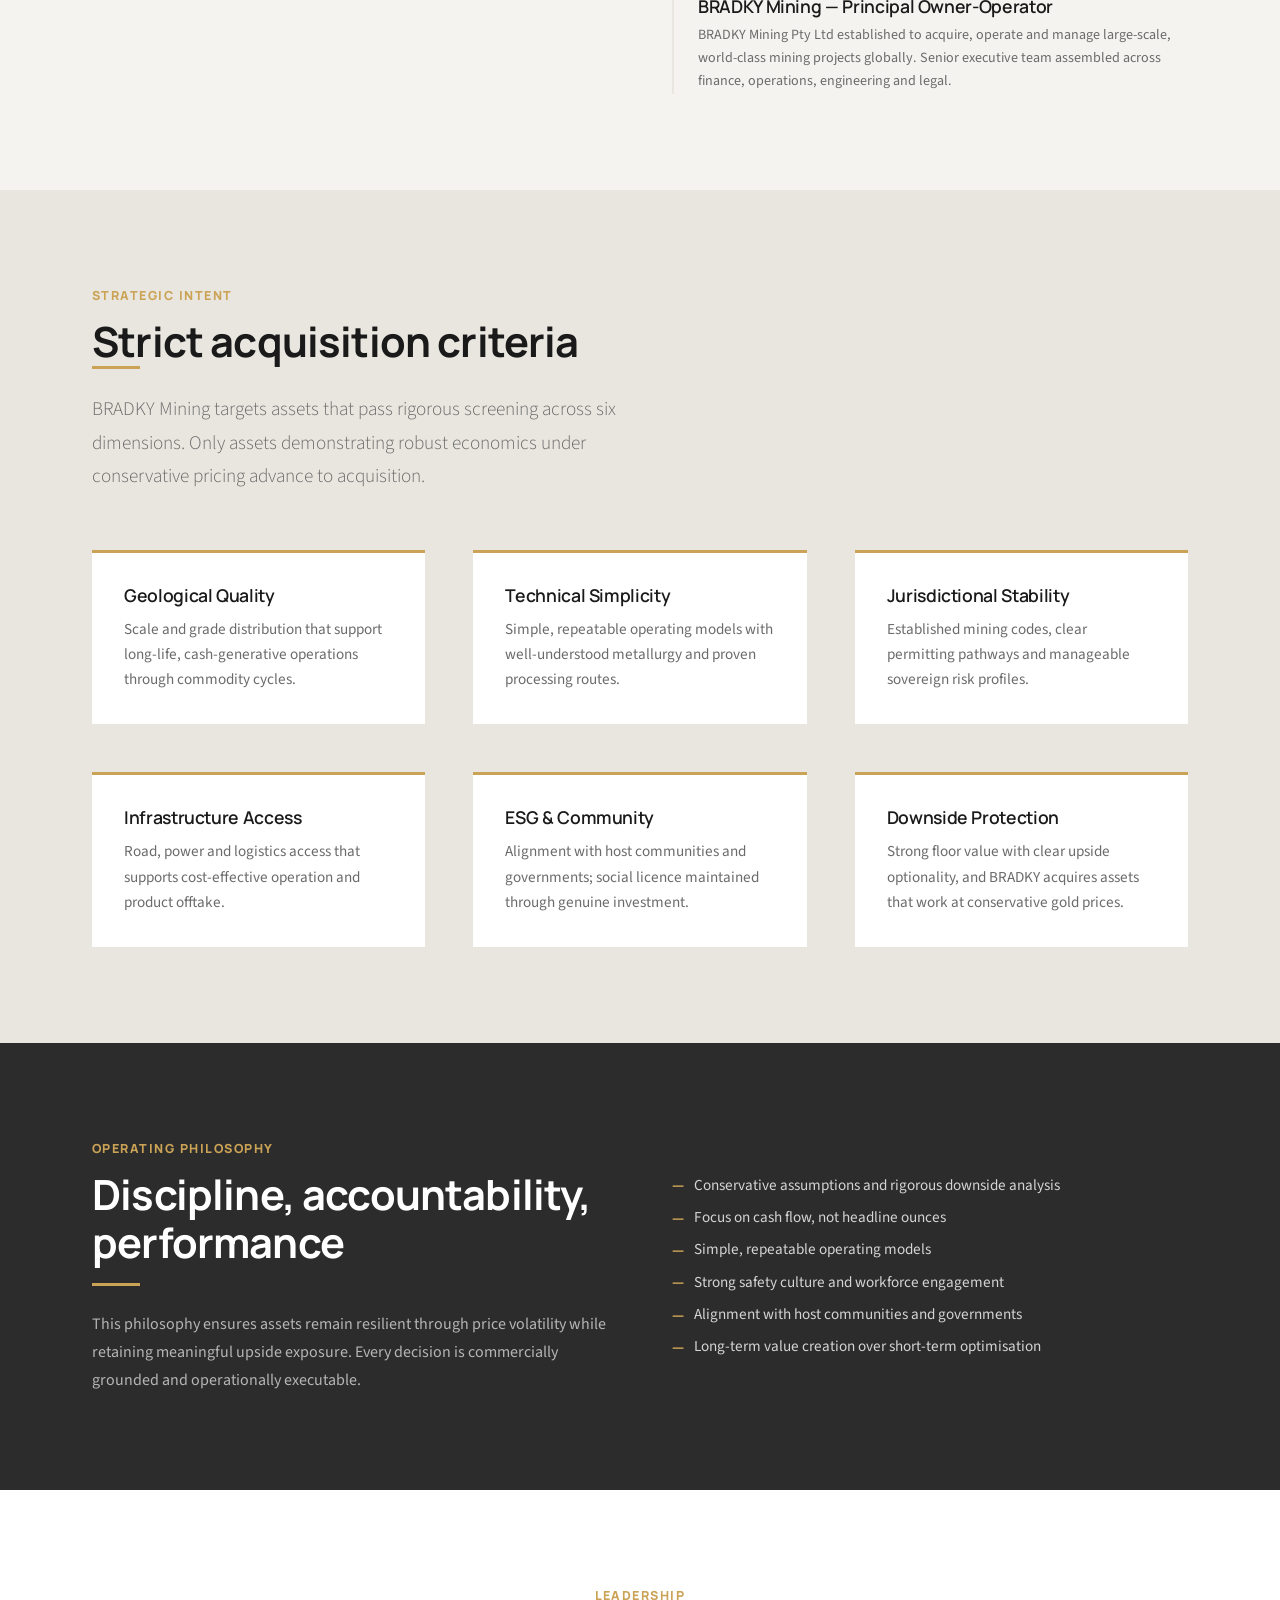
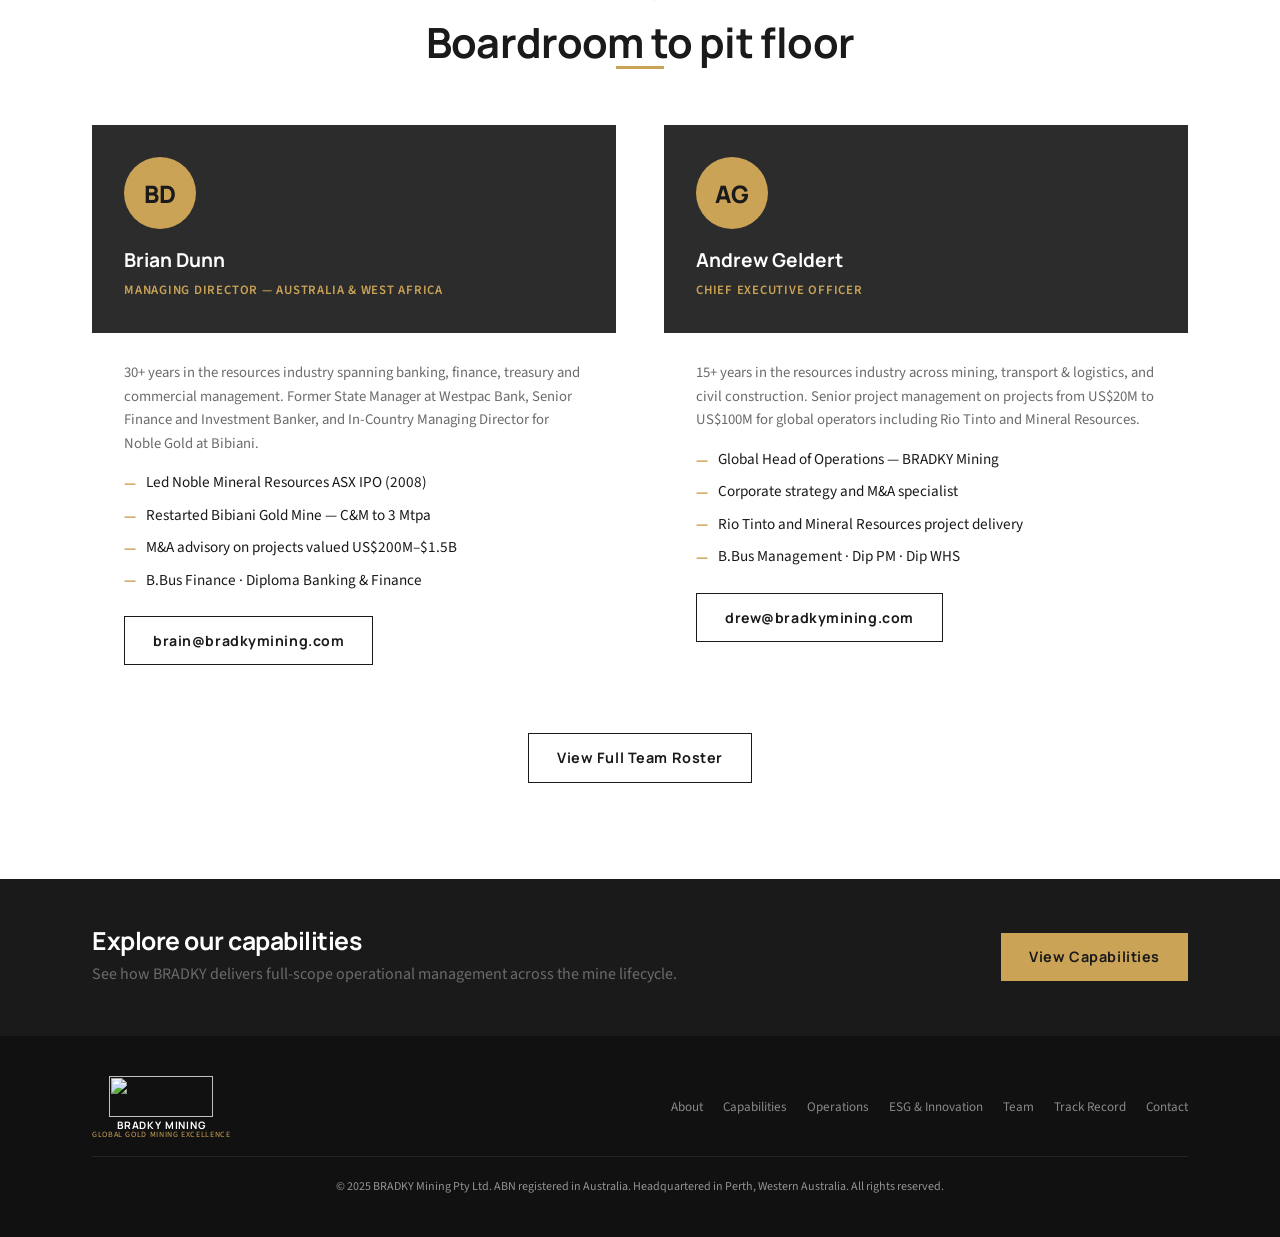
==== commit 0b7208ba: "modified:   about.html" ====
--- a/about.html
+++ b/about.html
@@ -11,9 +11,13 @@
 
 <nav class="nav">
   <div class="nav__inner">
-    <a href="index.html" class="nav__logo">
-      <span class="nav__logo-name">BRADKY</span>
-      <span class="nav__logo-sub">Mining Pty Ltd</span>
+    <a href="index.html" class="nav__logo" aria-label="BRADKY Mining home">
+      <img src="assets/bradky-tmp.svg" class="brand-logo brand-logo--nav" alt="" aria-hidden="true">
+      <span class="brand-logo-text" aria-hidden="true">
+      <span class="brand-logo-name">BRADKY Mining</span>
+      <span class="brand-logo-tagline">global gold mining excellence</span>
+      </span>
+      <span class="sr-only">BRADKY Mining Pty Ltd</span>
     </a>
     <ul class="nav__links" id="navLinks">
       <li><a href="about.html" class="active">About</a></li>
@@ -38,7 +42,7 @@
   <div class="container">
     <span class="eyebrow">About BRADKY Mining</span>
     <h1>Built on 20 years of in-field experience</h1>
-    <p class="lead">From advisory to principal ownership — BRADKY Mining bridges strategy and execution in world-class gold jurisdictions.</p>
+    <p class="lead">From advisory to principal ownership, BRADKY Mining bridges strategy and execution in world-class gold jurisdictions.</p>
   </div>
 </div>
 
@@ -49,7 +53,7 @@
       <div>
         <span class="eyebrow">Vision</span>
         <div class="quote-block">
-          <p>"To become the largest, privately owned mining company — Owner, Manager and Operator in the world, leading the way in sustainable, ethical and safe mining practices across our global operations."</p>
+          <p>"To become the largest privately owned mining company, and an owner, manager and operator worldwide, leading the way in sustainable, ethical and safe mining practices across our global operations."</p>
         </div>
       </div>
       <div>
@@ -75,11 +79,11 @@
       <div>
         <p class="lead">BRADKY Mining Pty Ltd is a privately owned Australian mining company, headquartered in Perth, Western Australia, specialising in the acquisition, development, management and operation of world-class gold mining assets.</p>
 
-        <p style="margin-top:1.25rem; color:var(--slate)">For 20 years the BRADKY Group has delivered professional mining operations services from the boardroom to the site across Australia, Asia and West Africa. BRADKY Holdings Pty Ltd was incorporated in 2017, founded and led by Brian Dunn as Managing Director — Australia &amp; West Africa.</p>
+        <p style="margin-top:1.25rem; color:var(--slate)">For 20 years the BRADKY Group has delivered professional mining operations services from the boardroom to the site across Australia, Asia and West Africa. BRADKY Holdings Pty Ltd was incorporated in 2017, founded and led by Brian Dunn as Managing Director for Australia &amp; West Africa.</p>
 
         <p style="margin-top:1.25rem; color:var(--slate)">BRADKY Mining has evolved from a highly experienced advisory and executive operating group into a principal mining owner and operator. The company now deploys capital, people and systems to build a diversified, high-quality global mining asset portfolio.</p>
 
-        <p style="margin-top:1.25rem; color:var(--slate)">Strength lies in the ability to bridge strategy and execution — applying disciplined financial analysis, robust engineering and proven operational leadership to deliver reliable production, sustainable margins and long-term asset value.</p>
+        <p style="margin-top:1.25rem; color:var(--slate)">Strength lies in the ability to bridge strategy and execution by applying disciplined financial analysis, robust engineering and proven operational leadership to deliver reliable production, sustainable margins and long-term asset value.</p>
       </div>
 
       <div>
@@ -97,14 +101,14 @@
             <div style="position:absolute; left:-1.85rem; top:0.25rem; width:10px; height:10px; background:var(--gold); border-radius:50%"></div>
             <span class="eyebrow" style="margin-bottom:0.2rem">2008</span>
             <h4>Noble Mineral Resources IPO — ASX</h4>
-            <p class="text-small text-slate mt-1">Brian Dunn leads capital raising and IPO for Noble Mineral Resources Limited. Following the successful listing, appointed as In-Country Managing Director — Africa.</p>
+            <p class="text-small text-slate mt-1">Brian Dunn leads capital raising and IPO for Noble Mineral Resources Limited. Following the successful listing, he was appointed In-Country Managing Director for Africa.</p>
           </div>
 
           <div style="position:relative">
             <div style="position:absolute; left:-1.85rem; top:0.25rem; width:10px; height:10px; background:var(--gold); border-radius:50%"></div>
             <span class="eyebrow" style="margin-bottom:0.2rem">2008 – 2010</span>
             <h4>Bibiani Gold Mine Restart</h4>
-            <p class="text-small text-slate mt-1">Re-establishes mining and processing at Bibiani Gold Mine, Ghana. C&amp;M to 3 Mtpa CIL full production at 2.15 g/t, 91% recovery — in under two years. 500 employees and 1,200 contractors managed.</p>
+            <p class="text-small text-slate mt-1">Re-establishes mining and processing at Bibiani Gold Mine, Ghana. C&amp;M to 3 Mtpa CIL full production at 2.15 g/t and 91% recovery in under two years. 500 employees and 1,200 contractors managed.</p>
           </div>
 
           <div style="position:relative">
@@ -159,7 +163,7 @@
       </div>
       <div class="card">
         <h4>Downside Protection</h4>
-        <p>Strong floor value with clear upside optionality — BRADKY acquires assets that work at conservative gold prices.</p>
+        <p>Strong floor value with clear upside optionality, and BRADKY acquires assets that work at conservative gold prices.</p>
       </div>
     </div>
   </div>
@@ -259,10 +263,14 @@
 <footer class="footer">
   <div class="container">
     <div class="footer__inner">
-      <div>
-        <div class="footer__logo-name">BRADKY</div>
-        <div class="footer__logo-sub">Mining Pty Ltd</div>
-      </div>
+      <a href="index.html" class="footer__logo" aria-label="BRADKY Mining home">
+        <img src="assets/bradky-tmp.svg" class="brand-logo brand-logo--footer" alt="" aria-hidden="true">
+        <span class="brand-logo-text" aria-hidden="true">
+        <span class="brand-logo-name">BRADKY Mining</span>
+        <span class="brand-logo-tagline">global gold mining excellence</span>
+        </span>
+        <span class="sr-only">BRADKY Mining Pty Ltd</span>
+      </a>
       <nav class="footer__links">
         <a href="about.html">About</a>
         <a href="capabilities.html">Capabilities</a>
--- a/css/style.css
+++ b/css/style.css
@@ -29,7 +29,7 @@
 /* ── CSS Custom Properties ───────────────────────────────── */
 
 :root {
-  --gold:      #C8A44D;
+  --gold:      #CBA356;
   --gold-dark: #A8853A;
   --charcoal:  #1A1A1A;
   --graphite:  #2C2C2C;
@@ -222,24 +222,48 @@
 .nav__logo {
   display: flex;
   flex-direction: column;
-  line-height: 1;
-}
-
-.nav__logo-name {
-  font-family: 'Manrope', sans-serif;
-  font-size: 1.15rem;
-  font-weight: 800;
+  align-items: center;
+  gap: 0.18rem;
+  color: var(--gold);
+}
+
+.brand-logo {
+  display: block;
+  line-height: 0;
+}
+
+.brand-logo { object-fit: contain; }
+
+.brand-logo-text {
+  display: flex;
+  flex-direction: column;
+  align-items: center;
+  line-height: 1.12;
+  text-align: center;
+}
+
+.brand-logo-name {
+  font-family: 'Manrope', sans-serif;
+  font-size: 0.64rem;
+  font-weight: 700;
+  letter-spacing: 0.08em;
+  text-transform: uppercase;
   color: var(--white);
-  letter-spacing: 0.06em;
+}
+
+.brand-logo-tagline {
+  font-size: 0.5rem;
+  letter-spacing: 0.08em;
   text-transform: uppercase;
-}
-
-.nav__logo-sub {
-  font-size: 0.65rem;
-  font-weight: 400;
-  letter-spacing: 0.14em;
-  text-transform: uppercase;
-  color: var(--gold);
+  color: var(--gold);
+}
+
+.nav .brand-logo-name { white-space: nowrap; }
+.nav .brand-logo-tagline { display: none; }
+
+.brand-logo--nav {
+  width: clamp(5.5rem, 11vw, 7rem);
+  height: clamp(2.4rem, 4vw, 2.8rem);
 }
 
 .nav__links {
@@ -885,20 +909,17 @@
   gap: 1.5rem;
 }
 
-.footer__logo-name {
-  font-family: 'Manrope', sans-serif;
-  font-size: 1rem;
-  font-weight: 800;
-  color: var(--white);
-  letter-spacing: 0.08em;
-  text-transform: uppercase;
-}
-
-.footer__logo-sub {
-  font-size: 0.62rem;
-  letter-spacing: 0.14em;
-  text-transform: uppercase;
-  color: var(--gold);
+.footer__logo {
+  display: flex;
+  flex-direction: column;
+  align-items: center;
+  gap: 0.18rem;
+  color: var(--gold);
+}
+
+.brand-logo--footer {
+  width: clamp(5.5rem, 9vw, 6.5rem);
+  height: clamp(2.25rem, 3.6vw, 2.6rem);
 }
 
 .footer__links {
@@ -965,6 +986,16 @@
   }
   .nav__hamburger { display: flex; }
   .nav__cta { display: none; }
+  .nav__logo { gap: 0.08rem; }
+  .nav .brand-logo--nav {
+    width: 4.9rem;
+    height: 1.9rem;
+  }
+  .nav .brand-logo-name {
+    font-size: 0.52rem;
+    letter-spacing: 0.06em;
+  }
+  .nav .brand-logo-tagline { display: none; }
 
   .w2e-step + .w2e-step::before { display: none; }
 
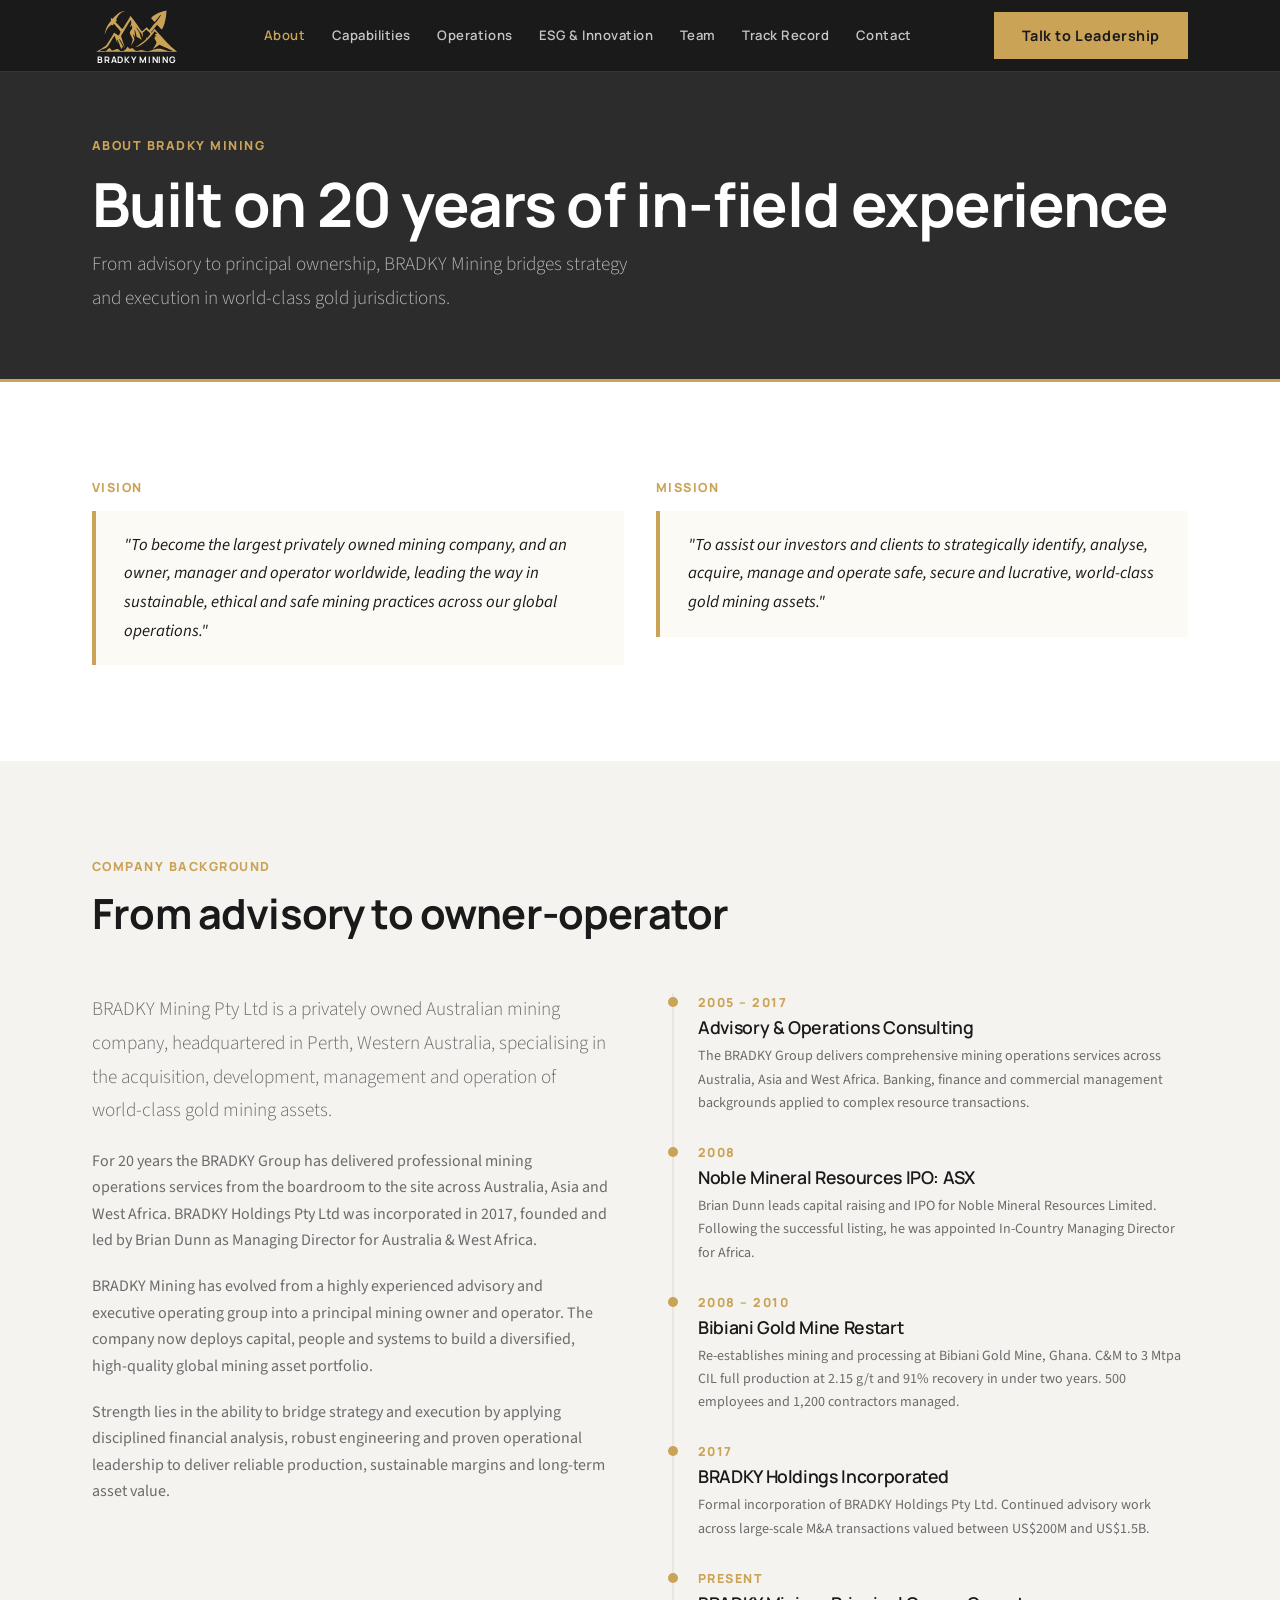
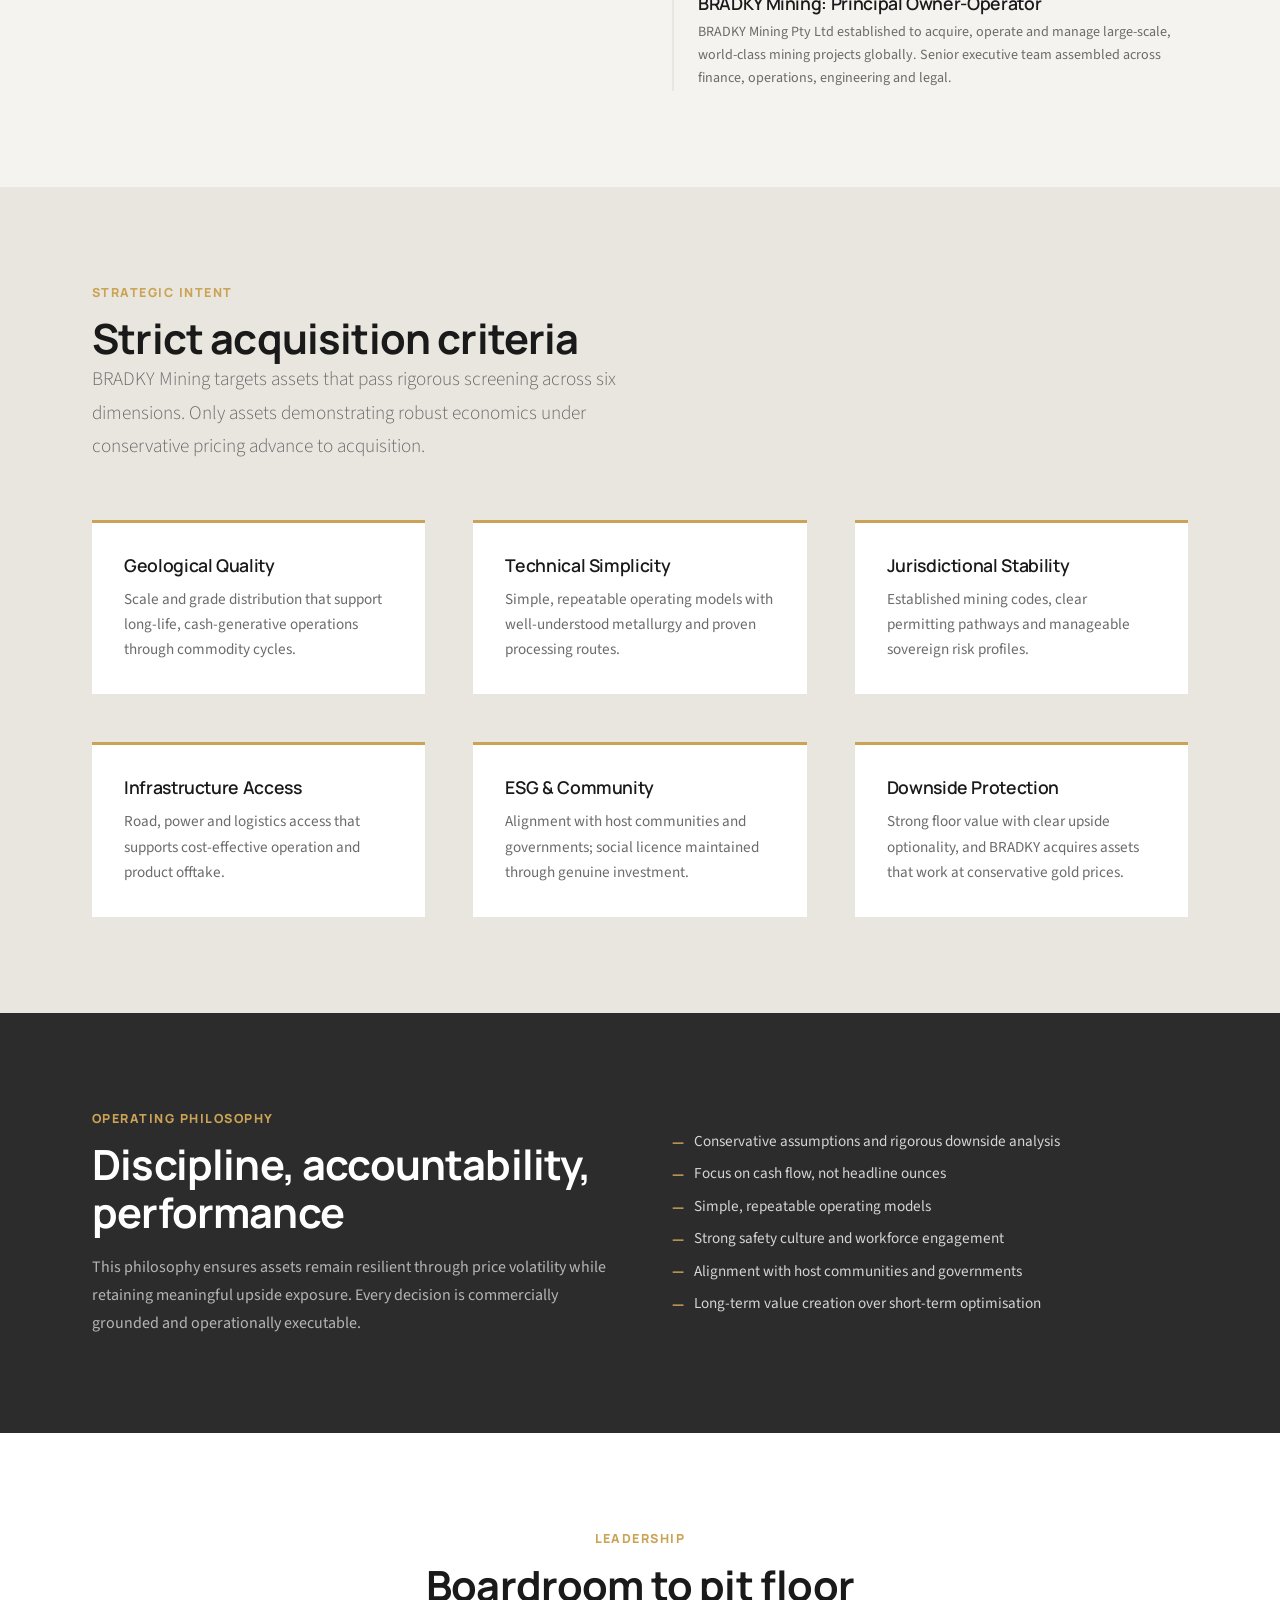
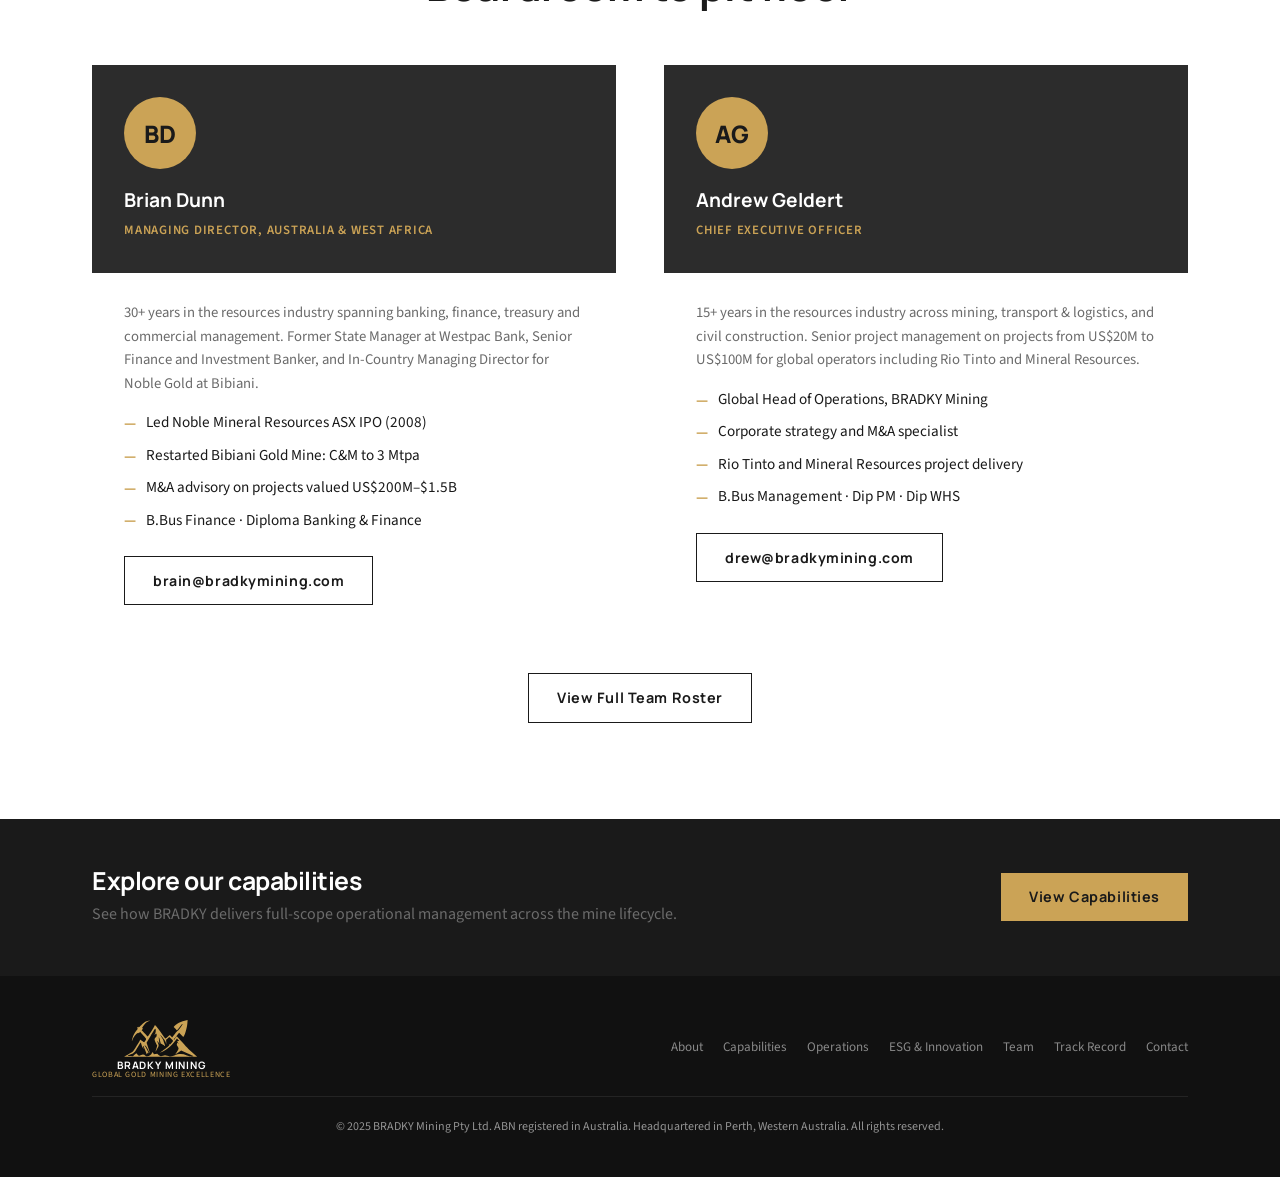
==== commit 49051c58: "cleaned up slop" ====
--- a/about.html
+++ b/about.html
@@ -3,7 +3,7 @@
 <head>
   <meta charset="UTF-8">
   <meta name="viewport" content="width=device-width, initial-scale=1.0">
-  <title>About — BRADKY Mining Pty Ltd</title>
+  <title>About: BRADKY Mining Pty Ltd</title>
   <meta name="description" content="BRADKY Mining background, vision, mission, company history and the leadership behind Australia's emerging owner-operator gold mining platform.">
   <link rel="stylesheet" href="css/style.css">
 </head>
@@ -72,7 +72,6 @@
     <div class="section-header">
       <span class="eyebrow">Company Background</span>
       <h2>From advisory to owner-operator</h2>
-      <div class="gold-line"></div>
     </div>
 
     <div class="grid-2" style="align-items:start; gap:clamp(2rem,6vw,4rem)">
@@ -100,7 +99,7 @@
           <div style="position:relative">
             <div style="position:absolute; left:-1.85rem; top:0.25rem; width:10px; height:10px; background:var(--gold); border-radius:50%"></div>
             <span class="eyebrow" style="margin-bottom:0.2rem">2008</span>
-            <h4>Noble Mineral Resources IPO — ASX</h4>
+            <h4>Noble Mineral Resources IPO: ASX</h4>
             <p class="text-small text-slate mt-1">Brian Dunn leads capital raising and IPO for Noble Mineral Resources Limited. Following the successful listing, he was appointed In-Country Managing Director for Africa.</p>
           </div>
 
@@ -121,7 +120,7 @@
           <div style="position:relative">
             <div style="position:absolute; left:-1.85rem; top:0.25rem; width:10px; height:10px; background:var(--gold); border-radius:50%"></div>
             <span class="eyebrow" style="margin-bottom:0.2rem">Present</span>
-            <h4>BRADKY Mining — Principal Owner-Operator</h4>
+            <h4>BRADKY Mining: Principal Owner-Operator</h4>
             <p class="text-small text-slate mt-1">BRADKY Mining Pty Ltd established to acquire, operate and manage large-scale, world-class mining projects globally. Senior executive team assembled across finance, operations, engineering and legal.</p>
           </div>
         </div>
@@ -136,7 +135,6 @@
     <div class="section-header">
       <span class="eyebrow">Strategic Intent</span>
       <h2>Strict acquisition criteria</h2>
-      <div class="gold-line"></div>
       <p class="lead">BRADKY Mining targets assets that pass rigorous screening across six dimensions. Only assets demonstrating robust economics under conservative pricing advance to acquisition.</p>
     </div>
 
@@ -176,7 +174,6 @@
       <div>
         <span class="eyebrow">Operating Philosophy</span>
         <h2 class="text-white">Discipline, accountability, performance</h2>
-        <div class="gold-line mt-2"></div>
         <p style="color:rgba(255,255,255,0.65); margin-top:1rem; line-height:1.75">This philosophy ensures assets remain resilient through price volatility while retaining meaningful upside exposure. Every decision is commercially grounded and operationally executable.</p>
       </div>
 
@@ -198,7 +195,6 @@
     <div class="section-header centered">
       <span class="eyebrow">Leadership</span>
       <h2>Boardroom to pit floor</h2>
-      <div class="gold-line gold-line--center"></div>
     </div>
 
     <div class="grid-2">
@@ -206,13 +202,13 @@
         <div class="bio-card__head">
           <div class="bio-card__avatar">BD</div>
           <div class="bio-card__name">Brian Dunn</div>
-          <div class="bio-card__role">Managing Director — Australia &amp; West Africa</div>
+          <div class="bio-card__role">Managing Director, Australia &amp; West Africa</div>
         </div>
         <div class="bio-card__body">
           <p>30+ years in the resources industry spanning banking, finance, treasury and commercial management. Former State Manager at Westpac Bank, Senior Finance and Investment Banker, and In-Country Managing Director for Noble Gold at Bibiani.</p>
           <ul class="check-list">
             <li>Led Noble Mineral Resources ASX IPO (2008)</li>
-            <li>Restarted Bibiani Gold Mine — C&amp;M to 3 Mtpa</li>
+            <li>Restarted Bibiani Gold Mine: C&amp;M to 3 Mtpa</li>
             <li>M&amp;A advisory on projects valued US$200M–$1.5B</li>
             <li>B.Bus Finance · Diploma Banking &amp; Finance</li>
           </ul>
@@ -231,7 +227,7 @@
         <div class="bio-card__body">
           <p>15+ years in the resources industry across mining, transport &amp; logistics, and civil construction. Senior project management on projects from US$20M to US$100M for global operators including Rio Tinto and Mineral Resources.</p>
           <ul class="check-list">
-            <li>Global Head of Operations — BRADKY Mining</li>
+            <li>Global Head of Operations, BRADKY Mining</li>
             <li>Corporate strategy and M&amp;A specialist</li>
             <li>Rio Tinto and Mineral Resources project delivery</li>
             <li>B.Bus Management · Dip PM · Dip WHS</li>
--- a/css/style.css
+++ b/css/style.css
@@ -224,6 +224,7 @@
   flex-direction: column;
   align-items: center;
   gap: 0.18rem;
+  padding-block: 0.25rem;
   color: var(--gold);
 }
 
@@ -260,10 +261,13 @@
 
 .nav .brand-logo-name { white-space: nowrap; }
 .nav .brand-logo-tagline { display: none; }
+.nav .brand-logo-name { font-size: 0.56rem; }
 
 .brand-logo--nav {
-  width: clamp(5.5rem, 11vw, 7rem);
-  height: clamp(2.4rem, 4vw, 2.8rem);
+  width: clamp(4.6rem, 9vw, 5.6rem);
+  height: clamp(2.2rem, 4.4vw, 2.9rem);
+  max-height: 2.9rem;
+  object-fit: contain;
 }
 
 .nav__links {
@@ -704,9 +708,13 @@
 }
 
 .w2e-step__icon {
-  font-size: 2rem;
+  width: 32px;
+  height: 32px;
   margin-bottom: 0.5rem;
+  margin-left: auto;
+  margin-right: auto;
   display: block;
+  color: var(--gold);
 }
 
 .w2e-step h4 {
@@ -882,16 +890,7 @@
 .page-hero h1 { color: var(--white); margin-bottom: 0.6rem; }
 .page-hero .lead { color: rgba(255,255,255,0.65); }
 
-/* ── Dividers ────────────────────────────────────────────── */
-
-.gold-line {
-  width: 48px;
-  height: 3px;
-  background: var(--gold);
-  margin-bottom: 1.5rem;
-}
-
-.gold-line--center { margin-inline: auto; margin-bottom: 1.5rem; }
+
 
 /* ── Footer ──────────────────────────────────────────────── */
 
@@ -920,6 +919,7 @@
 .brand-logo--footer {
   width: clamp(5.5rem, 9vw, 6.5rem);
   height: clamp(2.25rem, 3.6vw, 2.6rem);
+  object-fit: contain;
 }
 
 .footer__links {
@@ -988,11 +988,12 @@
   .nav__cta { display: none; }
   .nav__logo { gap: 0.08rem; }
   .nav .brand-logo--nav {
-    width: 4.9rem;
-    height: 1.9rem;
+    width: 4.1rem;
+    height: 2.3rem;
+    max-height: 2.3rem;
   }
   .nav .brand-logo-name {
-    font-size: 0.52rem;
+    font-size: 0.48rem;
     letter-spacing: 0.06em;
   }
   .nav .brand-logo-tagline { display: none; }
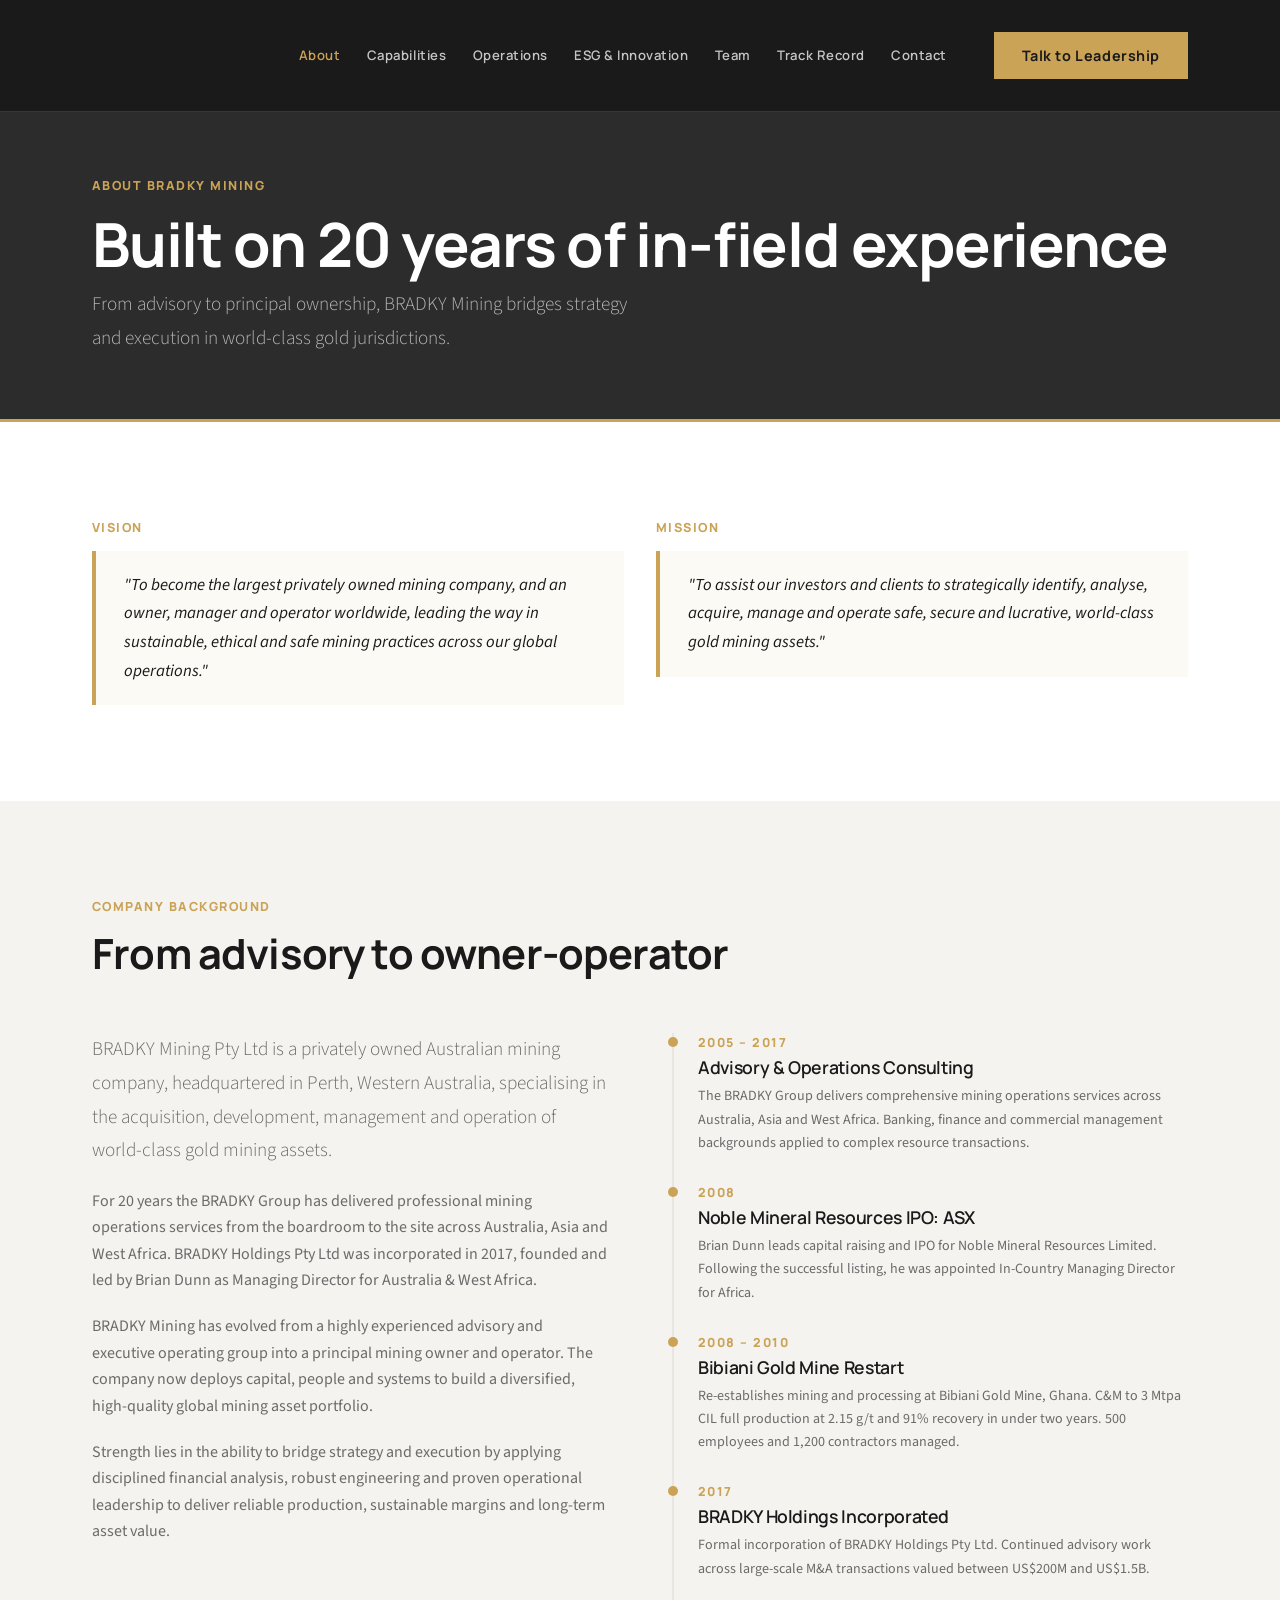
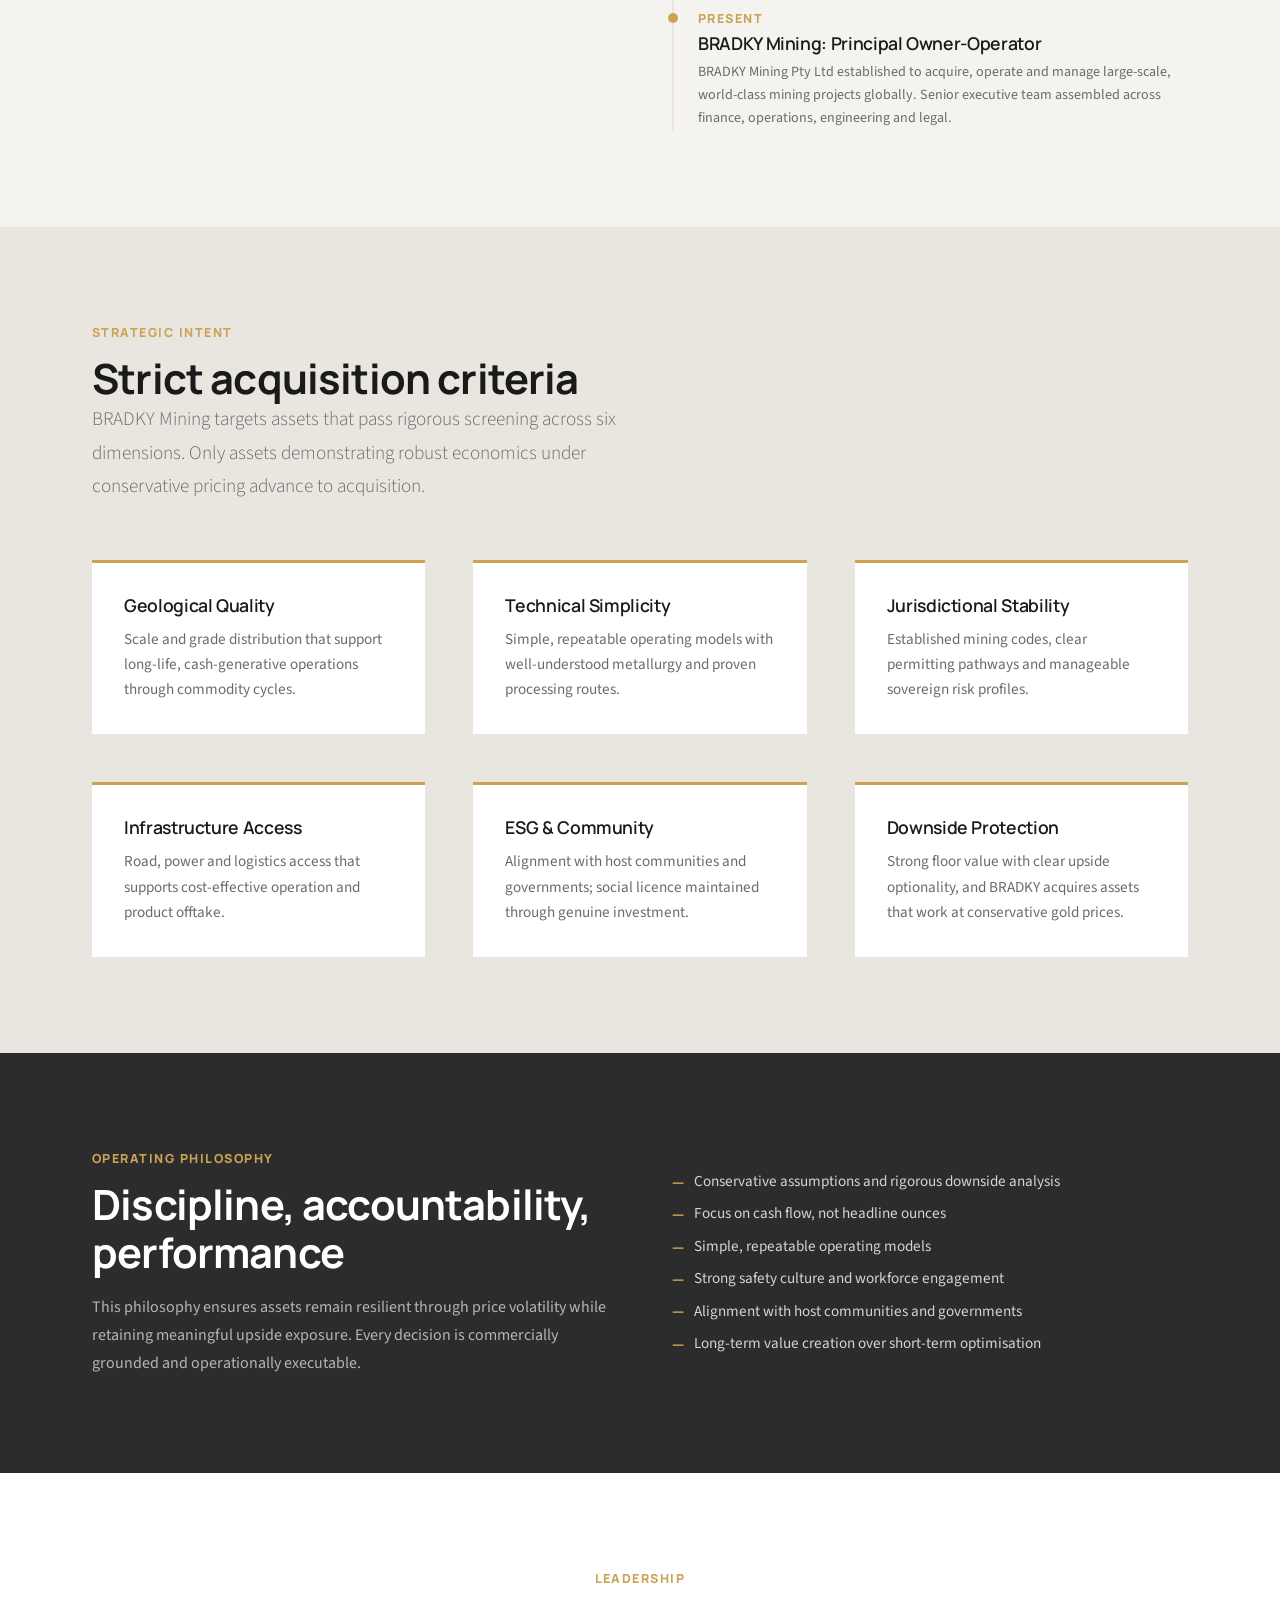
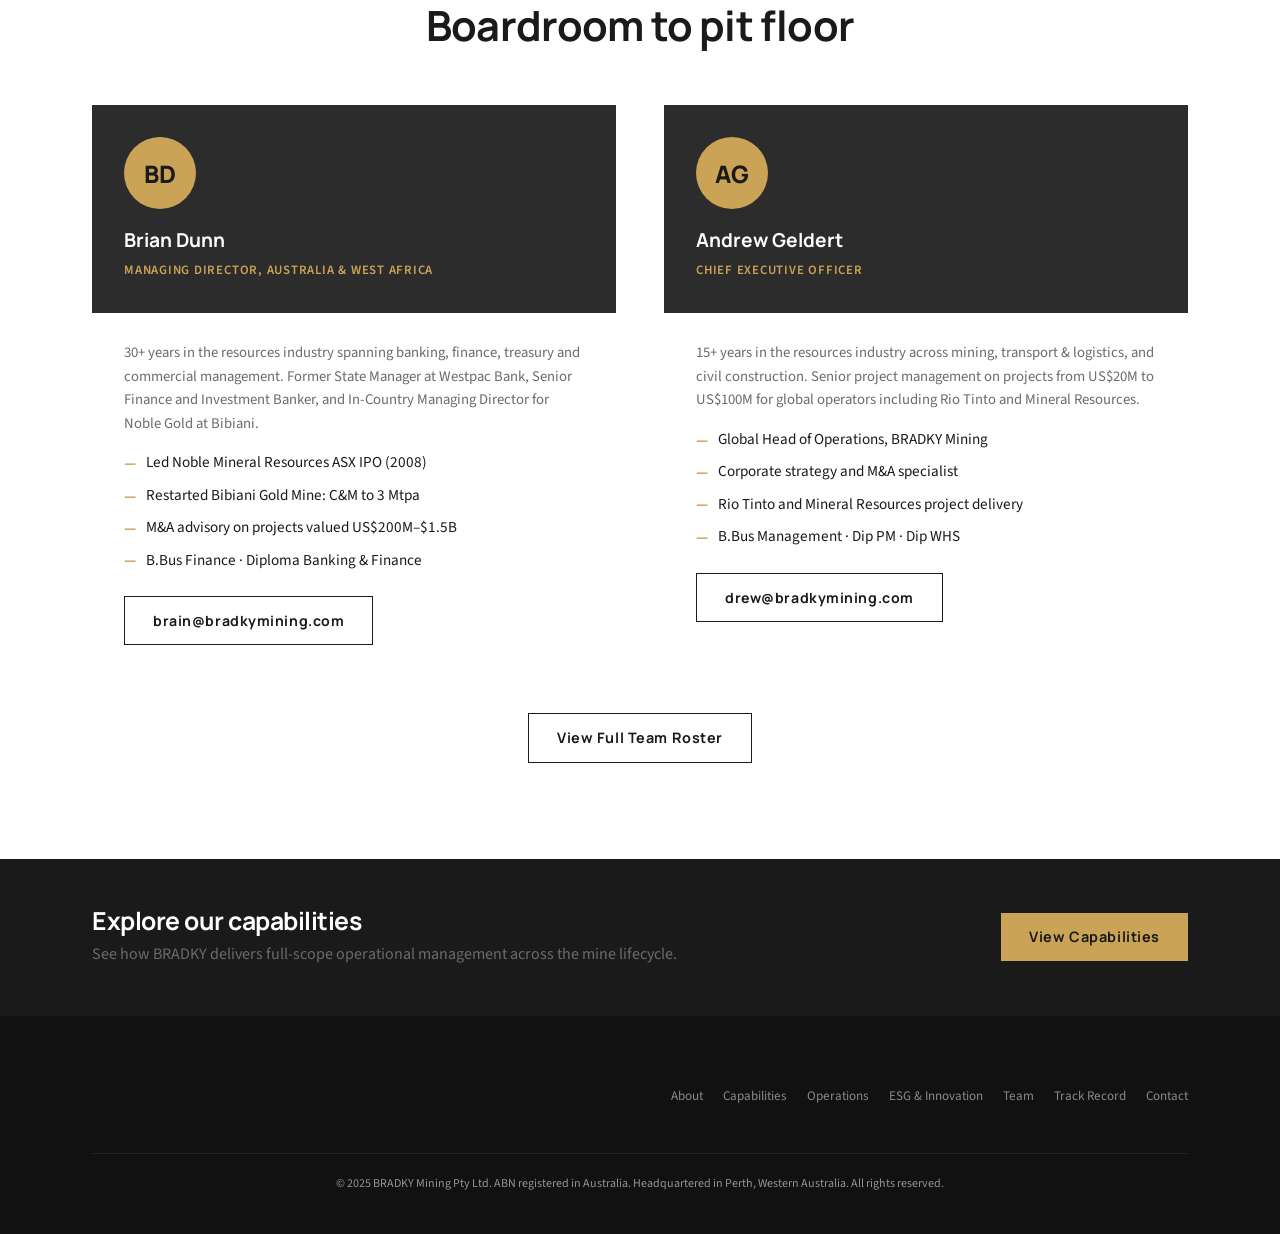
==== commit a3259e13: "updated website with logo" ====
--- a/about.html
+++ b/about.html
@@ -12,11 +12,7 @@
 <nav class="nav">
   <div class="nav__inner">
     <a href="index.html" class="nav__logo" aria-label="BRADKY Mining home">
-      <img src="assets/bradky-tmp.svg" class="brand-logo brand-logo--nav" alt="" aria-hidden="true">
-      <span class="brand-logo-text" aria-hidden="true">
-      <span class="brand-logo-name">BRADKY Mining</span>
-      <span class="brand-logo-tagline">global gold mining excellence</span>
-      </span>
+      <img src="assets/bradky-mining-logo.png" class="brand-logo brand-logo--nav" alt="" aria-hidden="true">
       <span class="sr-only">BRADKY Mining Pty Ltd</span>
     </a>
     <ul class="nav__links" id="navLinks">
@@ -260,11 +256,7 @@
   <div class="container">
     <div class="footer__inner">
       <a href="index.html" class="footer__logo" aria-label="BRADKY Mining home">
-        <img src="assets/bradky-tmp.svg" class="brand-logo brand-logo--footer" alt="" aria-hidden="true">
-        <span class="brand-logo-text" aria-hidden="true">
-        <span class="brand-logo-name">BRADKY Mining</span>
-        <span class="brand-logo-tagline">global gold mining excellence</span>
-        </span>
+        <img src="assets/bradky-mining-logo.png" class="brand-logo brand-logo--footer" alt="" aria-hidden="true">
         <span class="sr-only">BRADKY Mining Pty Ltd</span>
       </a>
       <nav class="footer__links">
--- a/css/style.css
+++ b/css/style.css
@@ -38,7 +38,7 @@
   --offwhite:  #F4F3EF;
   --white:     #FFFFFF;
 
-  --nav-h: 72px;
+  --nav-h: 112px;
   --max-w: 1160px;
   --gap:   clamp(1.5rem, 4vw, 3rem);
   --section-pad: clamp(3.5rem, 8vw, 6rem);
@@ -233,41 +233,10 @@
   line-height: 0;
 }
 
-.brand-logo { object-fit: contain; }
-
-.brand-logo-text {
-  display: flex;
-  flex-direction: column;
-  align-items: center;
-  line-height: 1.12;
-  text-align: center;
-}
-
-.brand-logo-name {
-  font-family: 'Manrope', sans-serif;
-  font-size: 0.64rem;
-  font-weight: 700;
-  letter-spacing: 0.08em;
-  text-transform: uppercase;
-  color: var(--white);
-}
-
-.brand-logo-tagline {
-  font-size: 0.5rem;
-  letter-spacing: 0.08em;
-  text-transform: uppercase;
-  color: var(--gold);
-}
-
-.nav .brand-logo-name { white-space: nowrap; }
-.nav .brand-logo-tagline { display: none; }
-.nav .brand-logo-name { font-size: 0.56rem; }
 
 .brand-logo--nav {
-  width: clamp(4.6rem, 9vw, 5.6rem);
-  height: clamp(2.2rem, 4.4vw, 2.9rem);
-  max-height: 2.9rem;
-  object-fit: contain;
+  width: clamp(7.5rem, 15vw, 10rem);
+  height: auto;
 }
 
 .nav__links {
@@ -485,7 +454,13 @@
 .footprint__item:last-child  { background: var(--charcoal); }
 
 .footprint__flag {
-  font-size: 2rem;
+  margin-bottom: 0.75rem;
+}
+
+.continent-icon {
+  display: block;
+  height: 3.5rem;
+  width: auto;
   margin-bottom: 0.75rem;
 }
 
@@ -917,9 +892,8 @@
 }
 
 .brand-logo--footer {
-  width: clamp(5.5rem, 9vw, 6.5rem);
-  height: clamp(2.25rem, 3.6vw, 2.6rem);
-  object-fit: contain;
+  height: clamp(4.2rem, 6.75vw, 5.1rem);
+  width: auto;
 }
 
 .footer__links {
@@ -988,15 +962,9 @@
   .nav__cta { display: none; }
   .nav__logo { gap: 0.08rem; }
   .nav .brand-logo--nav {
-    width: 4.1rem;
-    height: 2.3rem;
-    max-height: 2.3rem;
+    width: 6rem;
+    height: auto;
   }
-  .nav .brand-logo-name {
-    font-size: 0.48rem;
-    letter-spacing: 0.06em;
-  }
-  .nav .brand-logo-tagline { display: none; }
 
   .w2e-step + .w2e-step::before { display: none; }
 
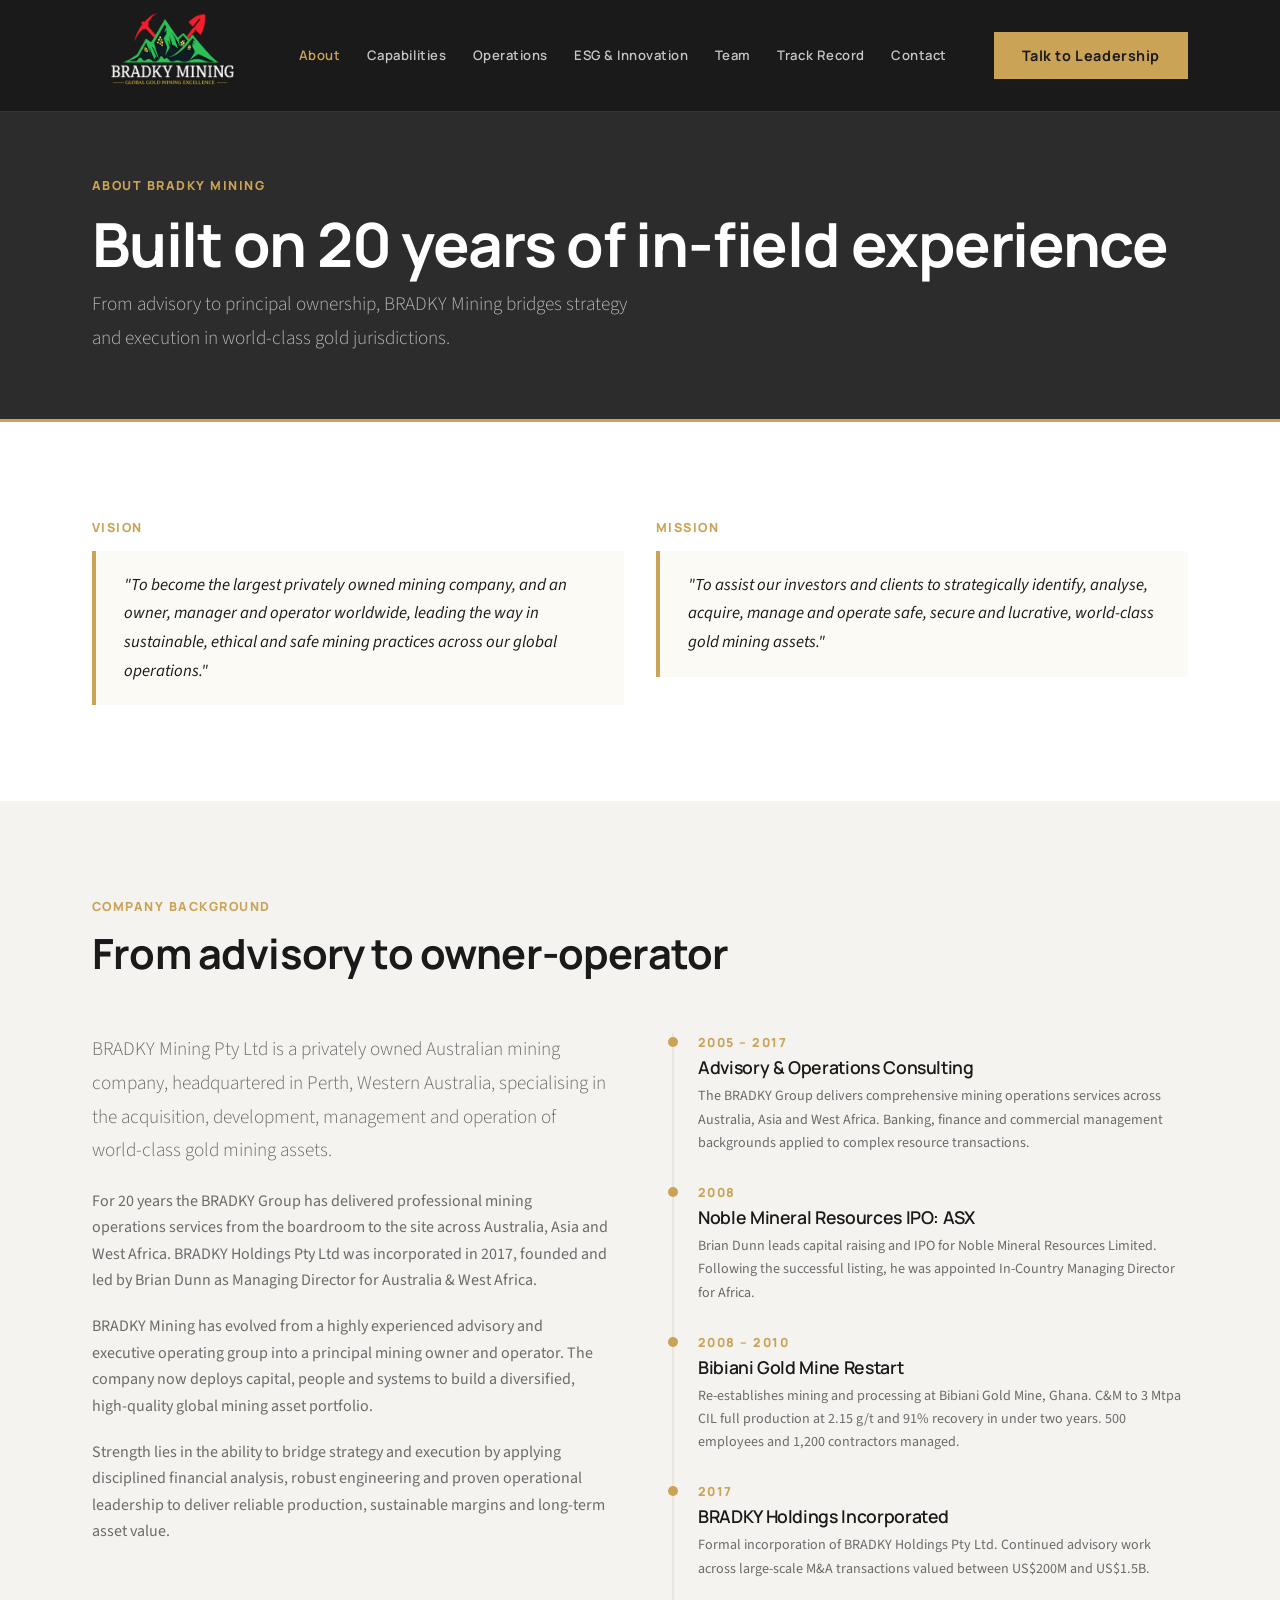
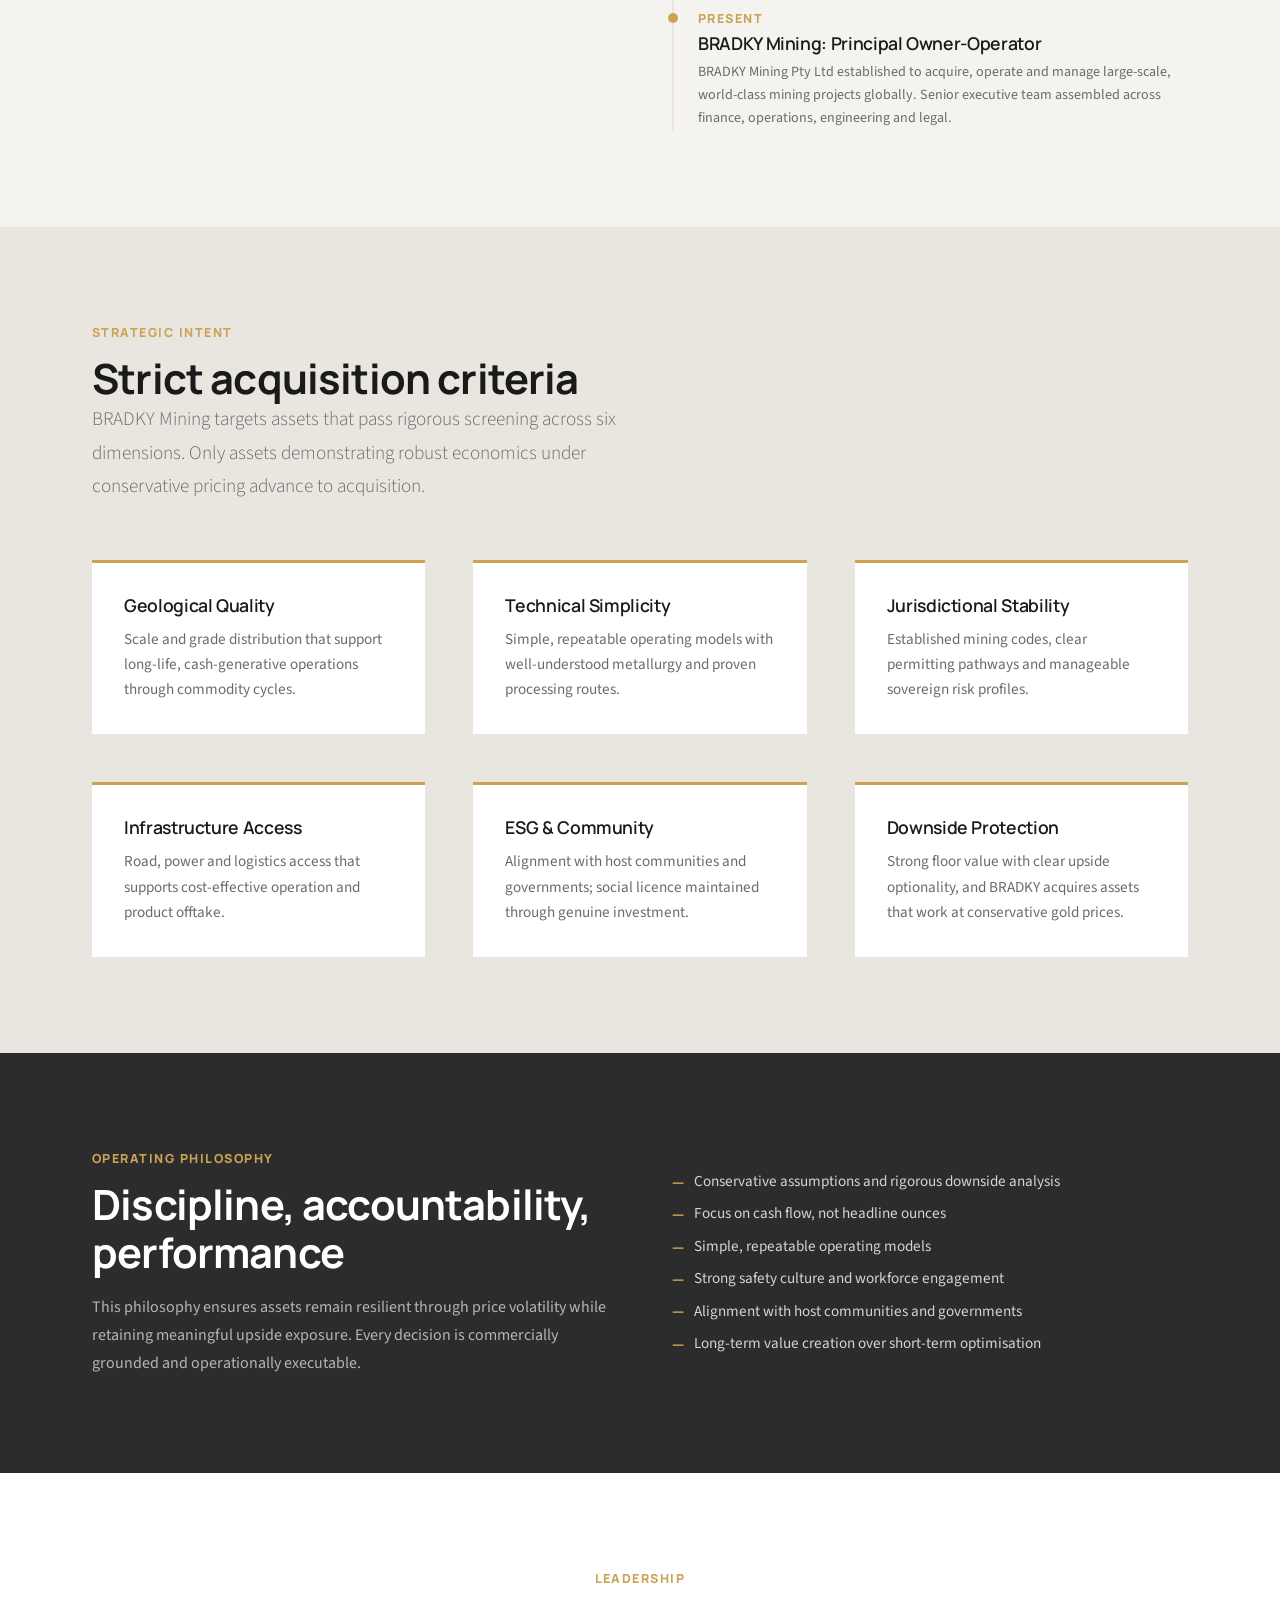
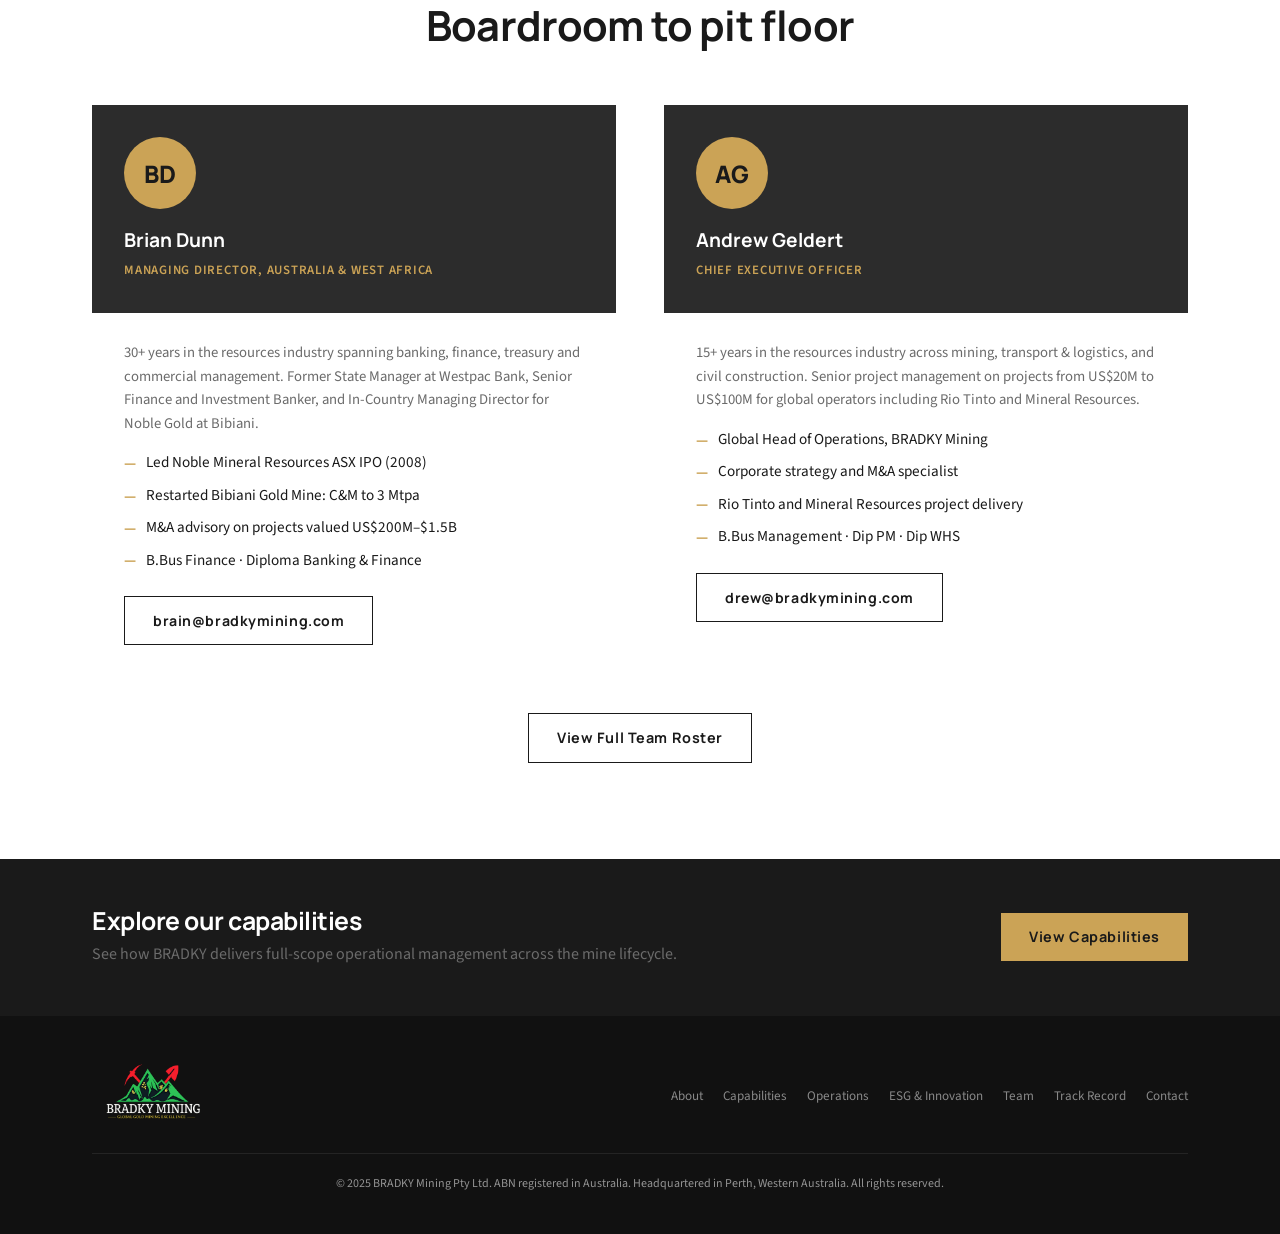
==== commit 377c169f: "commit" ====
--- a/about.html
+++ b/about.html
@@ -5,6 +5,12 @@
   <meta name="viewport" content="width=device-width, initial-scale=1.0">
   <title>About: BRADKY Mining Pty Ltd</title>
   <meta name="description" content="BRADKY Mining background, vision, mission, company history and the leadership behind Australia's emerging owner-operator gold mining platform.">
+  <link rel="canonical" href="https://bradkymining.com/about.html">
+  <meta property="og:type" content="website">
+  <meta property="og:url" content="https://bradkymining.com/about.html">
+  <meta property="og:title" content="About: BRADKY Mining Pty Ltd">
+  <meta property="og:description" content="BRADKY Mining background, vision, mission, company history and the leadership behind Australia's emerging owner-operator gold mining platform.">
+  <meta property="og:image" content="https://bradkymining.com/assets/bradky-mining-logo.png">
   <link rel="stylesheet" href="css/style.css">
 </head>
 <body>
